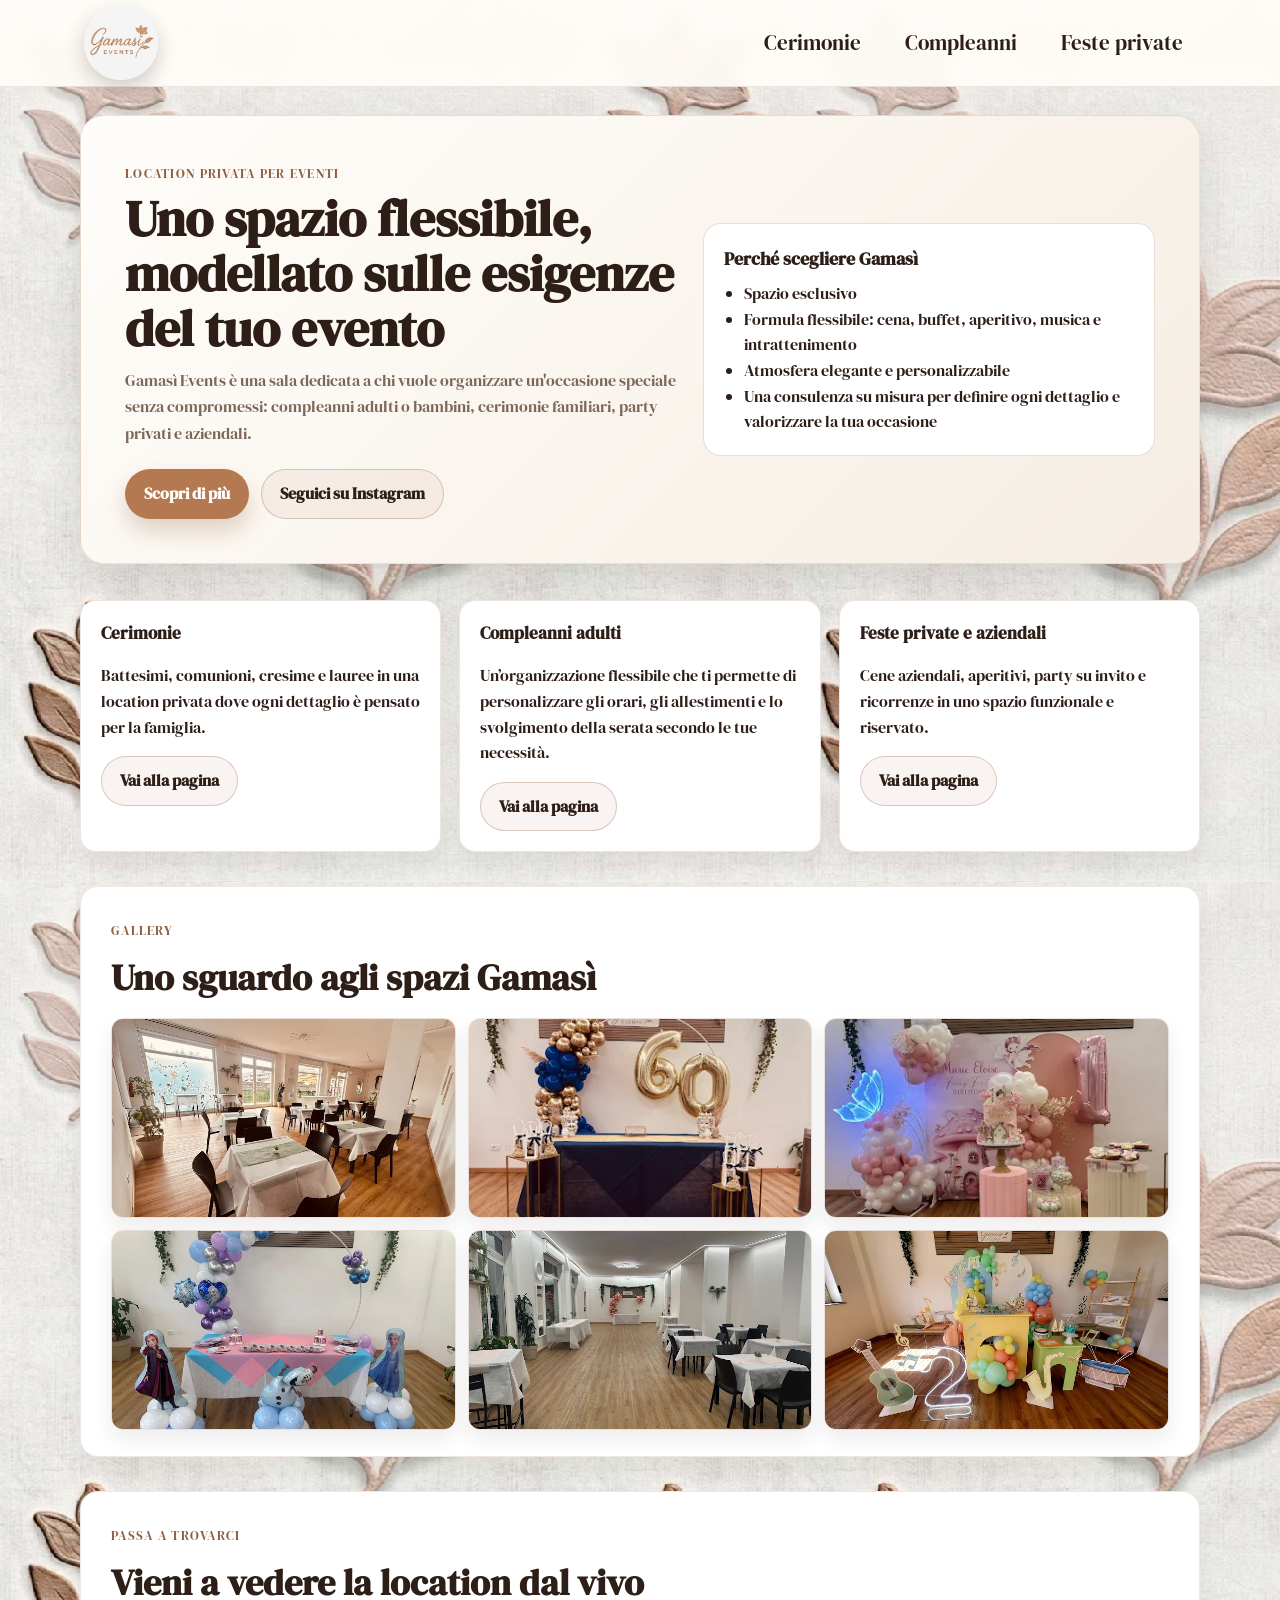
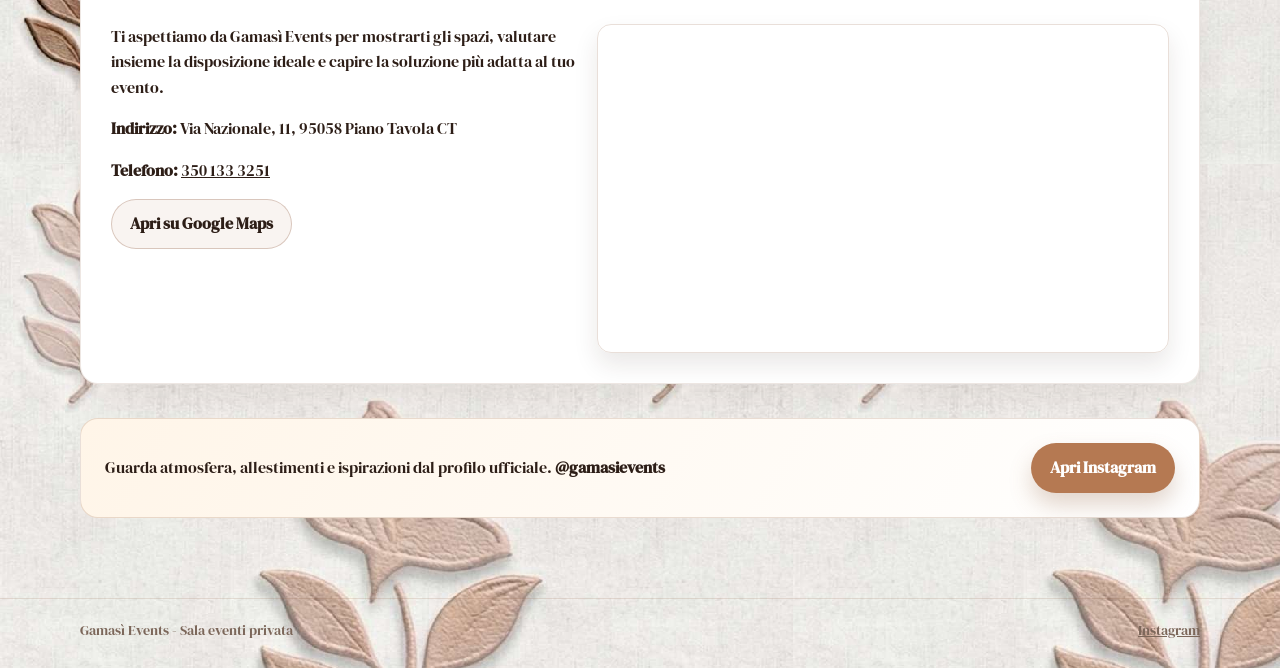
==== index.html @ 7c0e1d76 "nav bar" ====
<!doctype html>
<html lang="it">
  <head>
    <meta charset="UTF-8" />
    <meta name="viewport" content="width=device-width, initial-scale=1.0" />
    <title>Gamasì Events | Sala eventi privata per feste e cerimonie</title>
    <meta
      name="description"
      content="Benvenuto in Gamasì Events: sala eventi privata per compleanni, cerimonie, feste private ed eventi aziendali."
    />
    <link rel="preconnect" href="https://fonts.googleapis.com" />
    <link rel="preconnect" href="https://fonts.gstatic.com" crossorigin />
    <link
      href="https://fonts.googleapis.com/css2?family=DM+Serif+Display:ital@0;1&display=swap"
      rel="stylesheet"
    />
    <link rel="stylesheet" href="css/styles.css" />
  </head>
  <body>
    <header class="site-header">
      <div class="nav-wrap">
        <a class="brand" href="index.html">
          <img src="img/logo.jpg" alt="Logo Gamasì Events" />
        </a>
        <nav class="site-nav" aria-label="Navigazione principale">
          <a href="cerimonie.html">Cerimonie</a>
          <a href="compleanni.html">Compleanni</a>
          <a href="feste.html">Feste private</a>
        </nav>
      </div>
    </header>

    <main>
      <section class="hero">
        <div>
          <span class="kicker">Location privata per eventi</span>
          <h1>Uno spazio flessibile, modellato sulle esigenze del tuo evento</h1>
          <p>
            Gamasì Events è una sala dedicata a chi vuole organizzare un'occasione speciale senza
            compromessi: compleanni adulti o bambini, cerimonie familiari, party privati e aziendali.
          </p>
          <div class="cta-row">
            <a class="btn btn-primary" href="cerimonie.html">Scopri di più</a>
            <a class="btn btn-secondary" href="https://www.instagram.com/gamasievents" target="_blank" rel="noopener">Seguici su Instagram</a>
          </div>
        </div>
        <aside class="hero-card">
          <h2>Perché scegliere Gamasì</h2>
          <ul>
            <li>Spazio esclusivo</li>
            <li>Formula flessibile: cena, buffet, aperitivo, musica e intrattenimento</li>
            <li>Atmosfera elegante e personalizzabile</li>
            <li>Una consulenza su misura per definire ogni dettaglio e valorizzare la tua occasione</li>
          </ul>
        </aside>
      </section>

      <section class="panel-grid">
        <article class="panel">
          <h3>Cerimonie</h3>
          <p>
            Battesimi, comunioni, cresime e lauree in una location privata dove ogni dettaglio è
            pensato per la famiglia.
          </p>
          <a class="btn btn-secondary" href="cerimonie.html">Vai alla pagina</a>
        </article>
        <article class="panel">
          <h3>Compleanni adulti</h3>
          <p>
            Un’organizzazione flessibile che ti permette di personalizzare gli orari, gli allestimenti e lo
            svolgimento della serata secondo le tue necessità.
          </p>
          <a class="btn btn-secondary" href="compleanni.html">Vai alla pagina</a>
        </article>
        <article class="panel">
          <h3>Feste private e aziendali</h3>
          <p>
            Cene aziendali, aperitivi, party su invito e ricorrenze in uno spazio
            funzionale e riservato.
          </p>
          <a class="btn btn-secondary" href="feste.html">Vai alla pagina</a>
        </article>
      </section>

      <section class="section gallery-section">
        <span class="kicker">Gallery</span>
        <h2>Uno sguardo agli spazi Gamasì</h2>
        <div class="gallery-grid">
          <img src="img/gallery-1.webp" alt="Sala eventi allestita con tavoli" loading="lazy" />
          <img src="img/gallery-2.webp" alt="Dettagli dell'allestimento per evento" loading="lazy" />
          <img src="img/gallery-3.webp" alt="Spazio interno per feste private" loading="lazy" />
          <img src="img/gallery-4.webp" alt="Atmosfera serale della location" loading="lazy" />
          <img src="img/gallery-5.webp" alt="Area dedicata a ricevimento e buffet" loading="lazy" />
          <img src="img/gallery-6.webp" alt="Sala pronta per cerimonia o compleanno" loading="lazy" />
        </div>
      </section>

      <section class="section visit-section">
        <span class="kicker">Passa a trovarci</span>
        <h2>Vieni a vedere la location dal vivo</h2>
        <div class="visit-grid">
          <div>
            <p>
              Ti aspettiamo da Gamasì Events per mostrarti gli spazi, valutare insieme la
              disposizione ideale e capire la soluzione più adatta al tuo evento.
            </p>
            <p><strong>Indirizzo:</strong> Via Nazionale, 11, 95058 Piano Tavola CT</p>
            <p><strong>Telefono:</strong> <a href="tel:+393501333251">350 133 3251</a></p>
            <a
              class="btn btn-secondary"
              href="https://www.google.com/maps/place/Gamas%C3%AC+Events+-+Sala+feste+ed+eventi+privati/@37.5327998,14.9878147,17z/data=!3m1!4b1!4m6!3m5!1s0x131157cfcfebcc95:0xe3effaf73e1323ae!8m2!3d37.5327956!4d14.9903896!16s%2Fg%2F11xsjfkd4x?entry=ttu&g_ep=EgoyMDI2MDYwMy4xIKXMDSoASAFQAw%3D%3D"
              target="_blank"
              rel="noopener"
              >Apri su Google Maps</a
            >
          </div>
          <div class="map-wrap">
            <iframe
              title="Mappa Gamasì Events"
              src="https://www.google.com/maps?q=Gamas%C3%AC%20Events%20Via%20Nazionale%2011%2095058%20Piano%20Tavola%20CT&output=embed"
              loading="lazy"
              referrerpolicy="no-referrer-when-downgrade"
            ></iframe>
          </div>
        </div>
      </section>

      <section class="instagram">
        <p>
          Guarda atmosfera, allestimenti e ispirazioni dal profilo ufficiale.
          <strong>@gamasievents</strong>
        </p>
        <a class="btn btn-primary" href="https://www.instagram.com/gamasievents" target="_blank" rel="noopener"
          >Apri Instagram</a
        >
      </section>
    </main>

    <footer class="site-footer">
      <div class="wrap">
        <span>Gamasì Events - Sala eventi privata</span>
        <span><a href="https://www.instagram.com/gamasievents" target="_blank" rel="noopener">Instagram</a></span>
      </div>
    </footer>
  </body>
</html>
---- css/styles.css ----
:root {
  --ivory: #fffdf9;
  --sand: #f5ede3;
  --almond: #e9dccb;
  --copper: #b57952;
  --copper-dark: #8f5f43;
  --espresso: #2d1e17;
  --mist: #7c675a;
  --white: #ffffff;
  --shadow: 0 16px 40px rgba(45, 30, 23, 0.12);
}

* {
  box-sizing: border-box;
}

html,
body {
  margin: 0;
  padding: 0;
}

body {
  font-family: "DM Serif Display";
  color: var(--espresso);
  background-color: var(--ivory);
  background-image: url("../img/background-cropped.png");
  background-repeat: repeat;
  background-position: top left;
  background-size: auto;
  line-height: 1.6;
}

a {
  color: inherit;
}

.site-header {
  position: sticky;
  top: 0;
  z-index: 10;
  background: rgba(255, 253, 249, 0.92);
  backdrop-filter: blur(8px);
  border-bottom: 1px solid rgba(143, 95, 67, 0.15);
}

.nav-wrap {
  width: min(1120px, 92vw);
  margin: 0 auto;
  min-height: 82px;
  display: flex;
  align-items: center;
  justify-content: space-between;
  gap: 24px;
}

.brand {
  display: flex;
  align-items: center;
  gap: 14px;
  padding: 6px 4px;
  text-decoration: none;
}

.brand img {
  width: 74px;
  height: 74px;
  border-radius: 50%;
  object-fit: cover;
  box-shadow: 0 8px 20px rgba(45, 30, 23, 0.2);
}

.brand span {
  font-family: "DM Serif Display";
  font-size: 2rem;
  letter-spacing: 0.03em;
  font-weight: 600;
}

.site-nav {
  display: flex;
  flex-wrap: wrap;
  gap: 10px;
}

.site-nav a {
  text-decoration: none;
  font-size: 1.3rem;
  padding: 9px 16px;
  border-radius: 999px;
  border: 1px solid transparent;
  transition: all 0.2s ease;
}

.site-nav a:hover,
.site-nav a:focus-visible,
.site-nav a.active {
  border-color: rgba(143, 95, 67, 0.35);
  background: rgba(181, 121, 82, 0.12);
}

main {
  width: min(1120px, 92vw);
  margin: 28px auto 80px;
}

.hero {
  display: grid;
  grid-template-columns: 1.1fr 0.9fr;
  gap: 26px;
  align-items: center;
  background: linear-gradient(135deg, #fffdfa 0%, var(--sand) 100%);
  border: 1px solid rgba(143, 95, 67, 0.16);
  border-radius: 24px;
  padding: 44px;
  box-shadow: var(--shadow);
  animation: fade-up 0.7s ease both;
}

.hero h1 {
  font-family: "DM Serif Display";
  font-size: clamp(2rem, 4vw, 3.3rem);
  line-height: 1.07;
  margin: 0 0 12px;
}

.hero p {
  margin: 0;
  color: var(--mist);
  font-size: 1.03rem;
}

.hero-card {
  background: var(--white);
  border: 1px solid rgba(143, 95, 67, 0.2);
  border-radius: 18px;
  padding: 20px;
}

.hero-card h2 {
  margin: 0 0 8px;
  font-size: 1.15rem;
}

.hero-card ul {
  margin: 0;
  padding-left: 20px;
}

.cta-row {
  margin-top: 22px;
  display: flex;
  flex-wrap: wrap;
  gap: 12px;
}

.btn {
  display: inline-flex;
  align-items: center;
  justify-content: center;
  padding: 11px 18px;
  border-radius: 999px;
  border: 1px solid transparent;
  text-decoration: none;
  font-weight: 600;
  transition: transform 0.2s ease, box-shadow 0.2s ease, background 0.2s ease;
}

.btn-primary {
  background: var(--copper);
  color: #fff;
  box-shadow: 0 12px 22px rgba(143, 95, 67, 0.26);
}

.btn-secondary {
  background: rgba(181, 121, 82, 0.08);
  border-color: rgba(143, 95, 67, 0.3);
}

.btn:hover,
.btn:focus-visible {
  transform: translateY(-1px);
}

.panel-grid {
  margin-top: 36px;
  display: grid;
  grid-template-columns: repeat(3, minmax(0, 1fr));
  gap: 18px;
}

.panel {
  background: var(--white);
  border-radius: 16px;
  padding: 20px;
  border: 1px solid rgba(143, 95, 67, 0.16);
  box-shadow: 0 10px 22px rgba(45, 30, 23, 0.07);
  animation: fade-up 0.7s ease both;
}

.panel h3 {
  margin: 0 0 6px;
  font-size: 1.05rem;
}

.section {
  margin-top: 34px;
  background: var(--white);
  border-radius: 18px;
  padding: 30px;
  border: 1px solid rgba(143, 95, 67, 0.15);
  box-shadow: 0 14px 26px rgba(45, 30, 23, 0.06);
  animation: fade-up 0.8s ease both;
}

.section h2 {
  margin-top: 0;
  margin-bottom: 12px;
  font-family: "DM Serif Display";
  font-size: clamp(1.6rem, 3.2vw, 2.25rem);
}

.section h3 {
  margin-bottom: 8px;
}

.section ul {
  margin-top: 0;
  padding-left: 20px;
}

.gallery-section {
  padding-bottom: 26px;
}

.gallery-grid {
  margin-top: 10px;
  display: grid;
  grid-template-columns: repeat(3, minmax(0, 1fr));
  gap: 12px;
}

.gallery-grid img {
  width: 100%;
  height: 200px;
  object-fit: cover;
  border-radius: 12px;
  border: 1px solid rgba(143, 95, 67, 0.18);
  box-shadow: 0 10px 20px rgba(45, 30, 23, 0.08);
  transition: transform 0.2s ease, box-shadow 0.2s ease;
}

.gallery-grid img:hover {
  transform: translateY(-2px);
  box-shadow: 0 14px 24px rgba(45, 30, 23, 0.14);
}

.visit-grid {
  margin-top: 10px;
  display: grid;
  grid-template-columns: 0.9fr 1.1fr;
  gap: 18px;
  align-items: stretch;
}

.visit-grid p {
  margin-top: 0;
}

.map-wrap {
  min-height: 320px;
  border-radius: 14px;
  border: 1px solid rgba(143, 95, 67, 0.2);
  overflow: hidden;
  box-shadow: 0 12px 24px rgba(45, 30, 23, 0.1);
}

.map-wrap iframe {
  width: 100%;
  height: 100%;
  min-height: 320px;
  border: 0;
}

.kicker {
  display: inline-block;
  font-size: 0.8rem;
  text-transform: uppercase;
  letter-spacing: 0.1em;
  color: var(--copper-dark);
  margin-bottom: 7px;
}

.form-grid {
  display: grid;
  grid-template-columns: repeat(2, minmax(0, 1fr));
  gap: 14px;
}

label {
  display: block;
  font-size: 0.9rem;
  margin-bottom: 4px;
}

input,
select,
textarea {
  width: 100%;
  border: 1px solid rgba(143, 95, 67, 0.24);
  border-radius: 10px;
  padding: 10px;
  font: inherit;
  background: #fffefc;
}

textarea {
  min-height: 120px;
  resize: vertical;
}

.full {
  grid-column: 1 / -1;
}

.microcopy {
  margin-top: 10px;
  color: var(--mist);
  font-size: 0.93rem;
}

.instagram {
  margin-top: 34px;
  background: linear-gradient(120deg, #fff5e8, #fff);
  border: 1px solid rgba(143, 95, 67, 0.2);
  border-radius: 18px;
  padding: 24px;
  display: flex;
  justify-content: space-between;
  align-items: center;
  gap: 16px;
}

.instagram p {
  margin: 0;
}

.site-footer {
  border-top: 1px solid rgba(143, 95, 67, 0.16);
  color: var(--mist);
  font-size: 0.9rem;
  padding: 20px 0 26px;
}

.site-footer .wrap {
  width: min(1120px, 92vw);
  margin: 0 auto;
  display: flex;
  flex-wrap: wrap;
  justify-content: space-between;
  gap: 8px;
}

@keyframes fade-up {
  from {
    opacity: 0;
    transform: translateY(8px);
  }

  to {
    opacity: 1;
    transform: translateY(0);
  }
}

@media (max-width: 900px) {
  .hero {
    grid-template-columns: 1fr;
    padding: 30px;
  }

  .panel-grid {
    grid-template-columns: 1fr;
  }

  .form-grid {
    grid-template-columns: 1fr;
  }

  .gallery-grid {
    grid-template-columns: repeat(2, minmax(0, 1fr));
  }

  .visit-grid {
    grid-template-columns: 1fr;
  }

  .map-wrap,
  .map-wrap iframe {
    min-height: 300px;
  }

  .instagram {
    flex-direction: column;
    align-items: flex-start;
  }
}

@media (max-width: 640px) {
  .nav-wrap {
    flex-direction: column;
    padding: 12px 0;
    align-items: flex-start;
  }

  .site-nav {
    width: 100%;
  }

  .site-nav a {
    padding: 7px 12px;
    font-size: 0.92rem;
  }

  .section,
  .hero {
    border-radius: 16px;
    padding: 22px;
  }

  .gallery-grid {
    grid-template-columns: 1fr;
  }

  .gallery-grid img {
    height: 190px;
  }
}
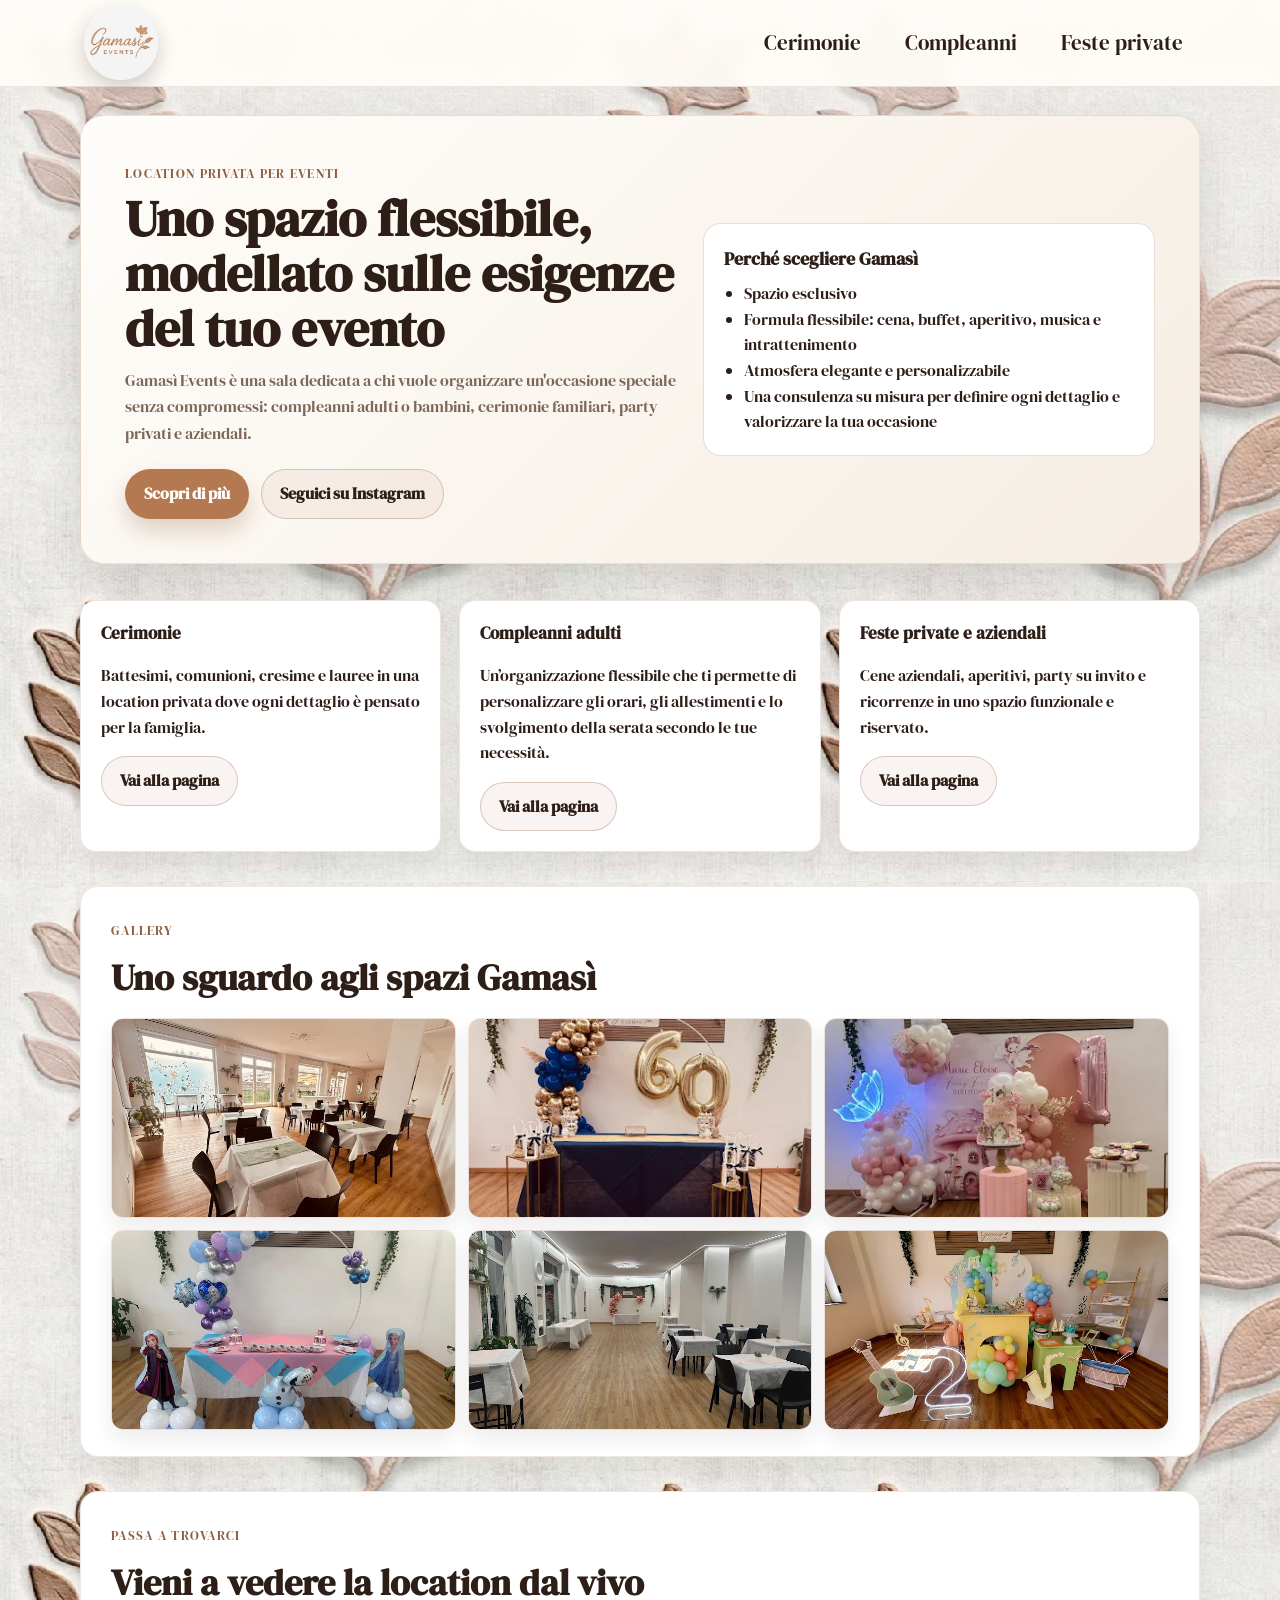
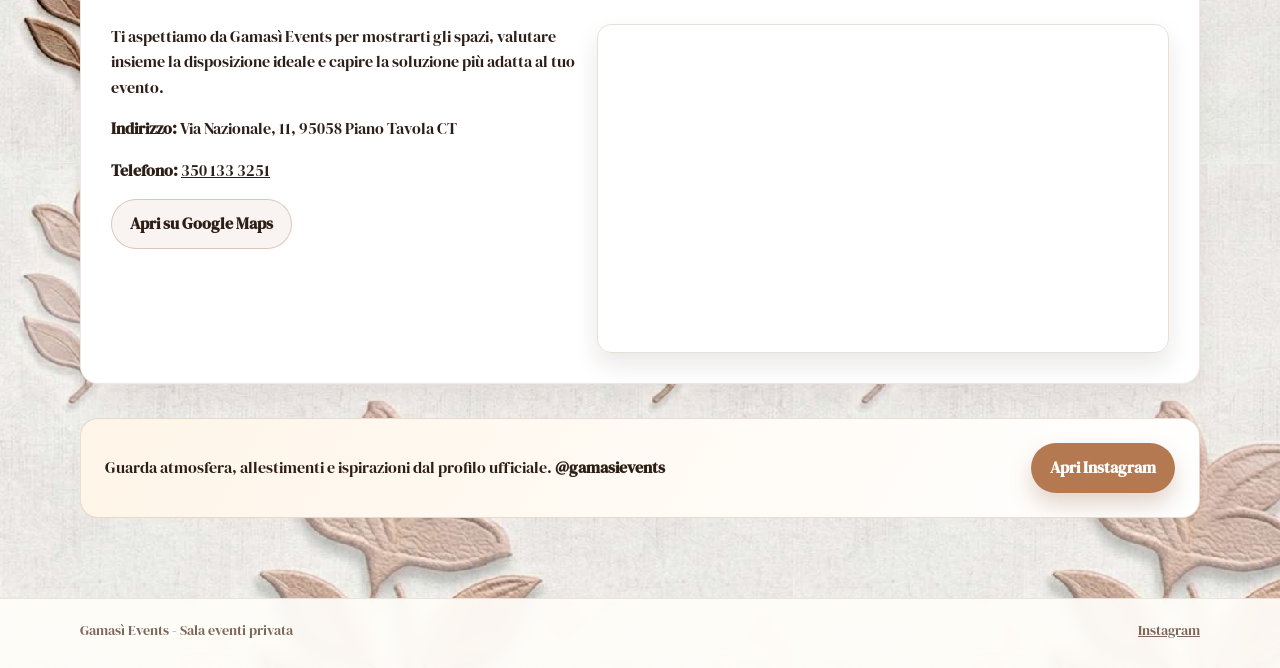
==== commit 42518446: "add pixel" ====
--- a/index.html
+++ b/index.html
@@ -15,6 +15,19 @@
       rel="stylesheet"
     />
     <link rel="stylesheet" href="css/styles.css" />
+    <script>
+    !function(f,b,e,v,n,t,s)
+    {if(f.fbq)return;n=f.fbq=function(){n.callMethod?
+    n.callMethod.apply(n,arguments):n.queue.push(arguments)};
+    if(!f._fbq)f._fbq=n;n.push=n;n.loaded=!0;n.version='2.0';
+    n.queue=[];t=b.createElement(e);t.async=!0;
+    t.src=v;s=b.getElementsByTagName(e)[0];
+    s.parentNode.insertBefore(t,s)}(window, document,'script',
+    'https://connect.facebook.net/en_US/fbevents.js');
+    fbq('init', '272589543171780');
+    fbq('track', 'PageView');
+    </script>
+    <noscript><img height="1" width="1" style="display:none" src="https://www.facebook.com/tr?id=272589543171780&ev=PageView&noscript=1"/></noscript>
   </head>
   <body>
     <header class="site-header">
--- a/css/styles.css
+++ b/css/styles.css
@@ -182,6 +182,13 @@
   transform: translateY(-1px);
 }
 
+.btn:disabled {
+  opacity: 0.55;
+  cursor: not-allowed;
+  transform: none;
+  box-shadow: none;
+}
+
 .panel-grid {
   margin-top: 36px;
   display: grid;
@@ -327,6 +334,41 @@
   margin-top: 10px;
   color: var(--mist);
   font-size: 0.93rem;
+}
+
+.toast {
+  position: fixed;
+  right: 18px;
+  bottom: 18px;
+  max-width: min(360px, calc(100vw - 36px));
+  padding: 12px 14px;
+  border-radius: 12px;
+  border: 1px solid transparent;
+  box-shadow: 0 12px 28px rgba(45, 30, 23, 0.2);
+  font-size: 1.11rem;
+  line-height: 1.4;
+  opacity: 0;
+  transform: translateY(12px);
+  pointer-events: none;
+  transition: opacity 0.2s ease, transform 0.2s ease;
+  z-index: 50;
+}
+
+.toast.is-visible {
+  opacity: 1;
+  transform: translateY(0);
+}
+
+.toast.is-success {
+  background: #f3fff5;
+  color: #1d5230;
+  border-color: rgba(41, 122, 66, 0.3);
+}
+
+.toast.is-error {
+  background: #fff6f3;
+  color: #7f2c1f;
+  border-color: rgba(162, 69, 49, 0.35);
 }
 
 .instagram {
@@ -347,6 +389,8 @@
 
 .site-footer {
   border-top: 1px solid rgba(143, 95, 67, 0.16);
+  background: rgba(255, 253, 249, 0.92);
+  backdrop-filter: blur(8px);
   color: var(--mist);
   font-size: 0.9rem;
   padding: 20px 0 26px;
@@ -408,18 +452,33 @@
 
 @media (max-width: 640px) {
   .nav-wrap {
-    flex-direction: column;
-    padding: 12px 0;
-    align-items: flex-start;
+    flex-direction: row;
+    padding: 10px 0;
+    align-items: center;
+    gap: 10px;
+  }
+
+  .brand {
+    padding: 2px 0;
+  }
+
+  .brand img {
+    width: 62px;
+    height: 62px;
   }
 
   .site-nav {
-    width: 100%;
+    width: auto;
+    flex-wrap: nowrap;
+    gap: 6px;
+    overflow-x: auto;
+    -webkit-overflow-scrolling: touch;
   }
 
   .site-nav a {
-    padding: 7px 12px;
-    font-size: 0.92rem;
+    padding: 7px 10px;
+    font-size: 0.9rem;
+    white-space: nowrap;
   }
 
   .section,
@@ -435,4 +494,11 @@
   .gallery-grid img {
     height: 190px;
   }
-}
+
+  .toast {
+    right: 12px;
+    left: 12px;
+    bottom: 12px;
+    max-width: none;
+  }
+}
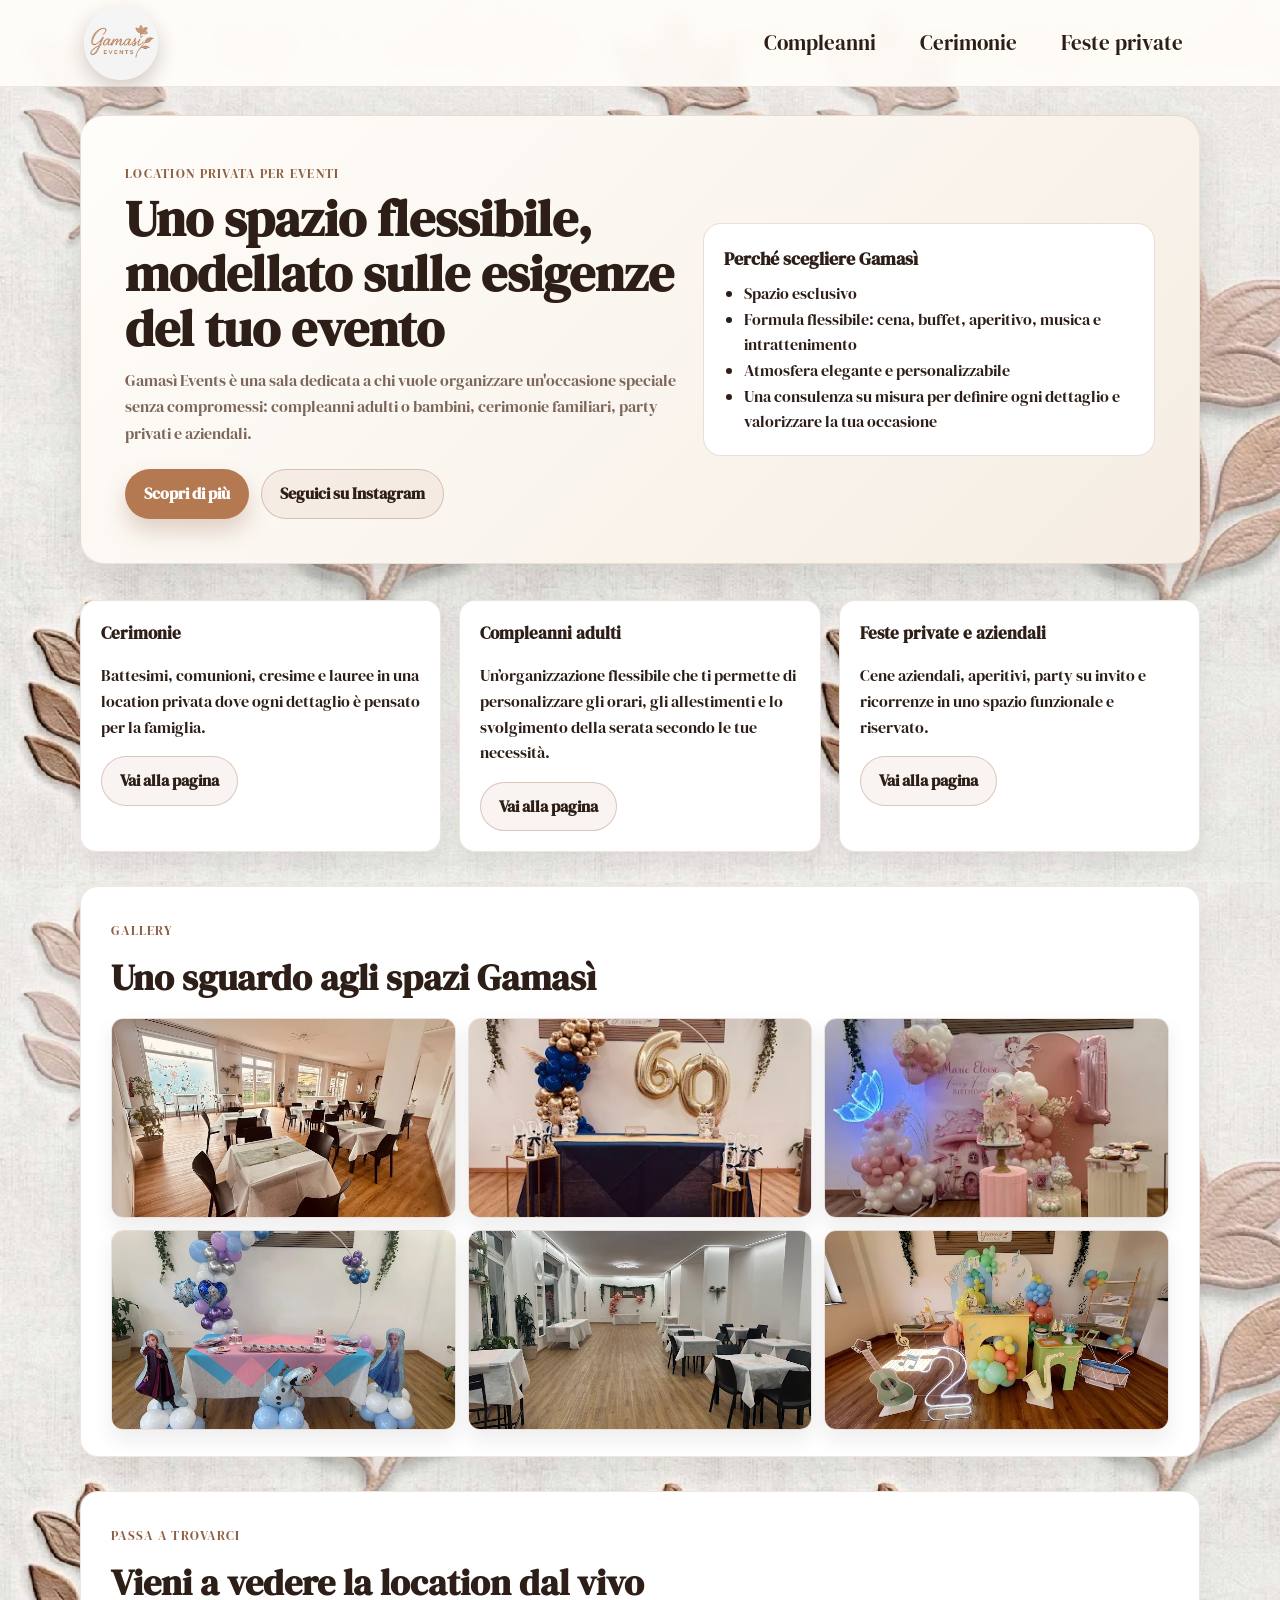
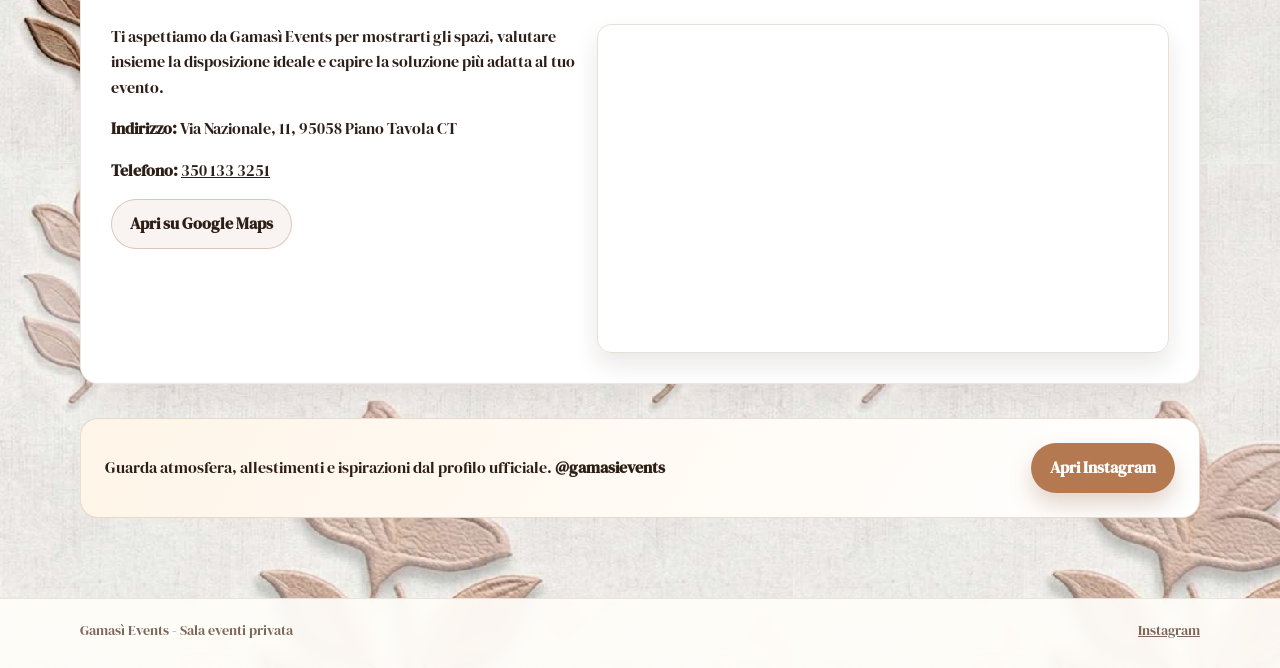
==== commit 9fabaac5: "compleanni first" ====
--- a/index.html
+++ b/index.html
@@ -36,8 +36,8 @@
           <img src="img/logo.jpg" alt="Logo Gamasì Events" />
         </a>
         <nav class="site-nav" aria-label="Navigazione principale">
+          <a href="compleanni.html">Compleanni</a>
           <a href="cerimonie.html">Cerimonie</a>
-          <a href="compleanni.html">Compleanni</a>
           <a href="feste.html">Feste private</a>
         </nav>
       </div>
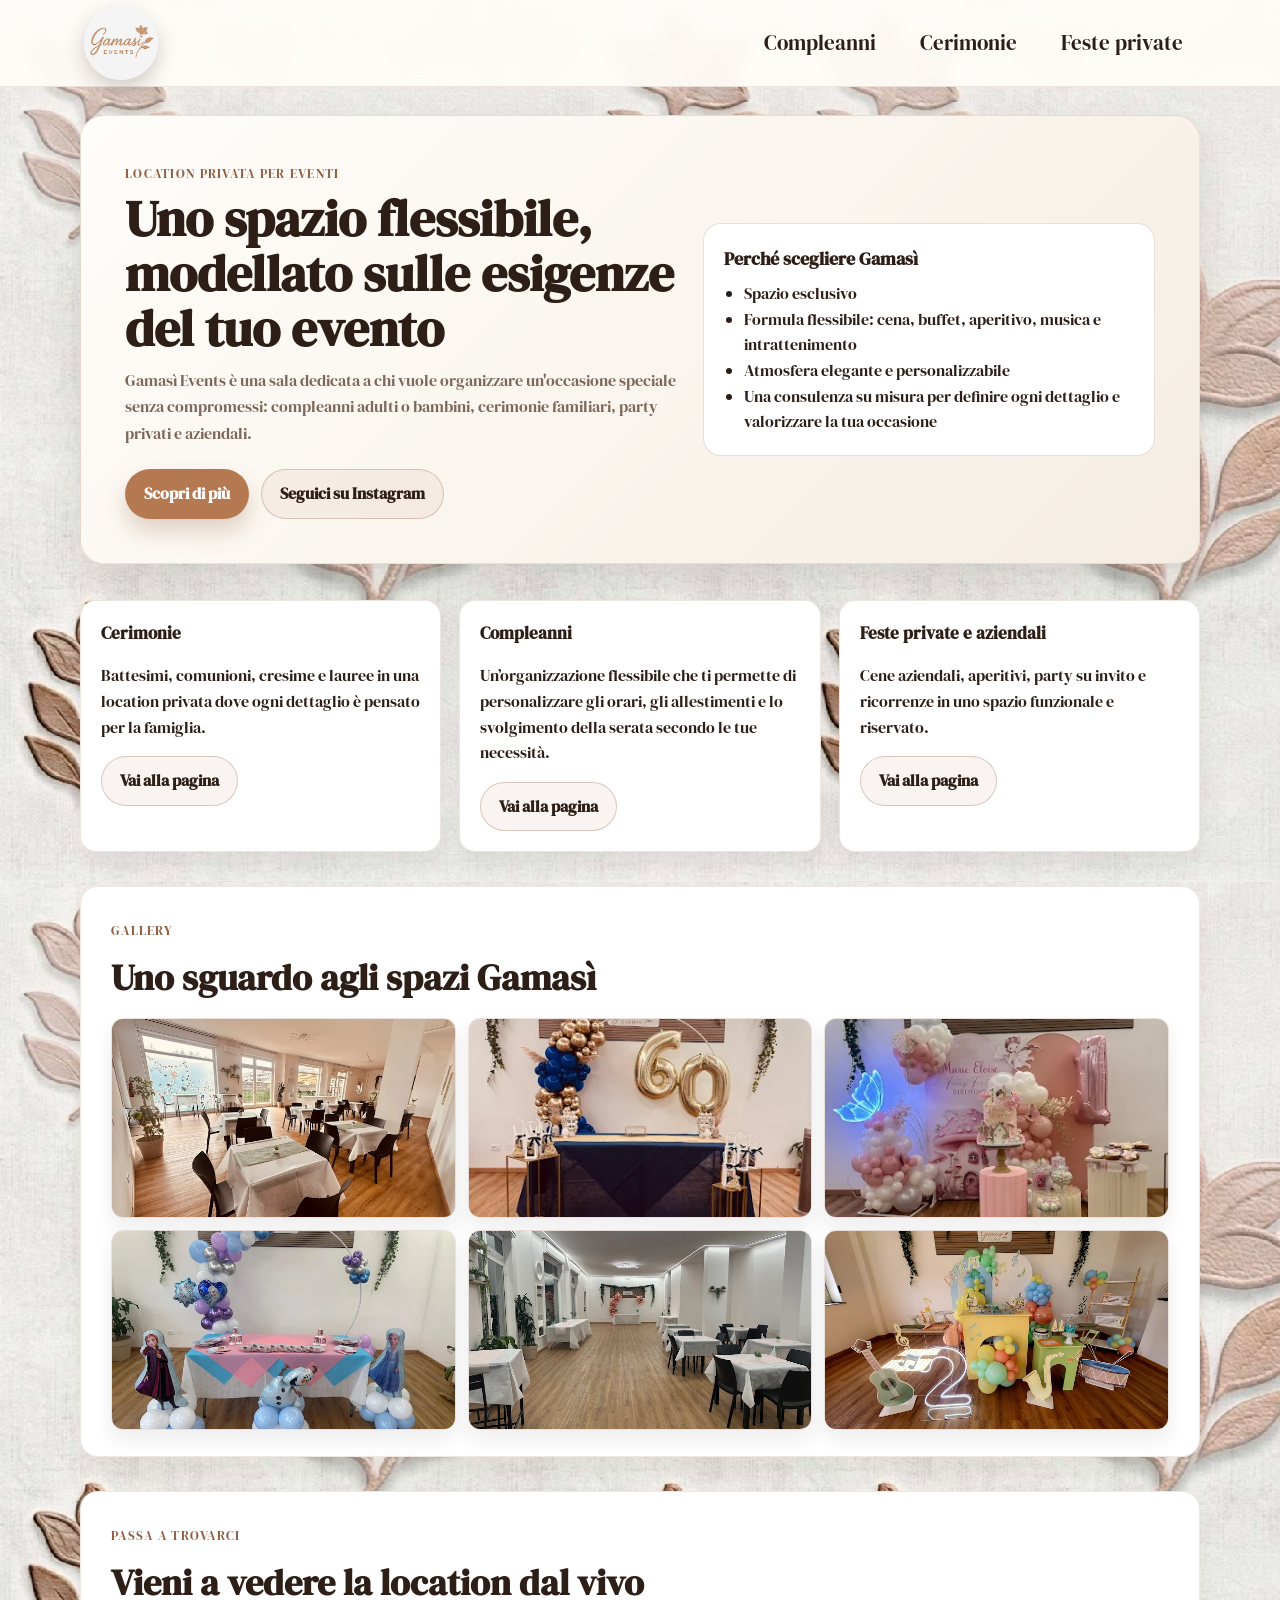
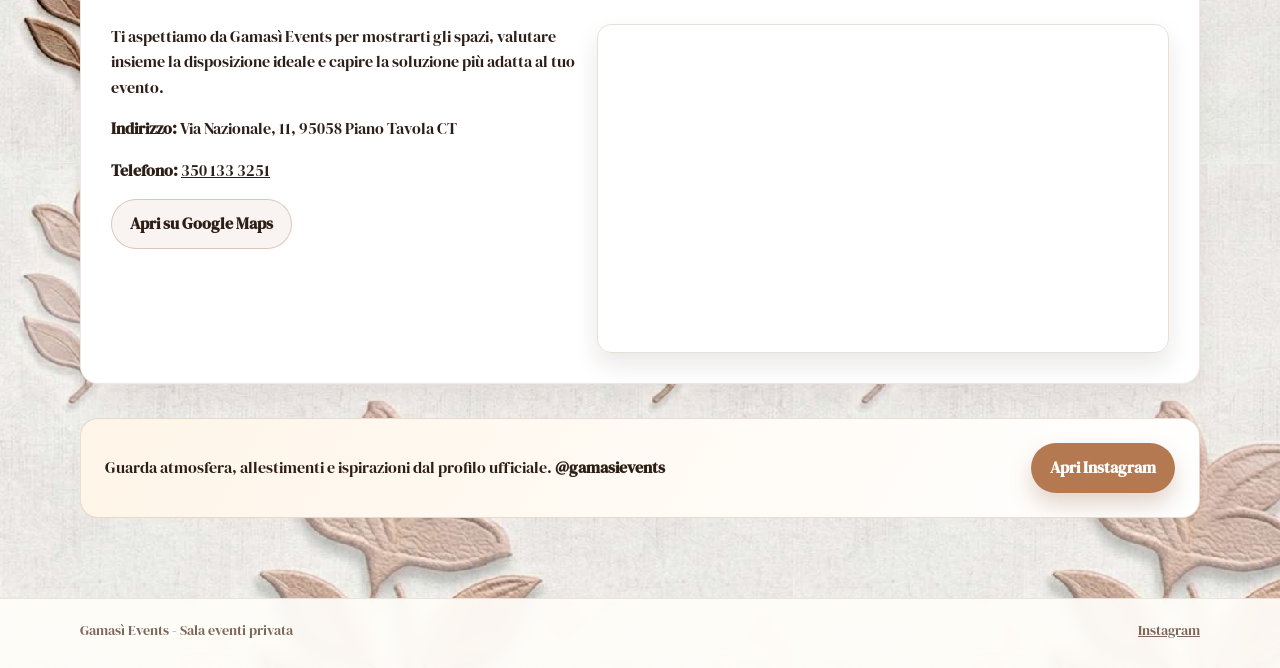
==== commit 8bf08a6c: "Update index.html" ====
--- a/index.html
+++ b/index.html
@@ -78,7 +78,7 @@
           <a class="btn btn-secondary" href="cerimonie.html">Vai alla pagina</a>
         </article>
         <article class="panel">
-          <h3>Compleanni adulti</h3>
+          <h3>Compleanni</h3>
           <p>
             Un’organizzazione flessibile che ti permette di personalizzare gli orari, gli allestimenti e lo
             svolgimento della serata secondo le tue necessità.
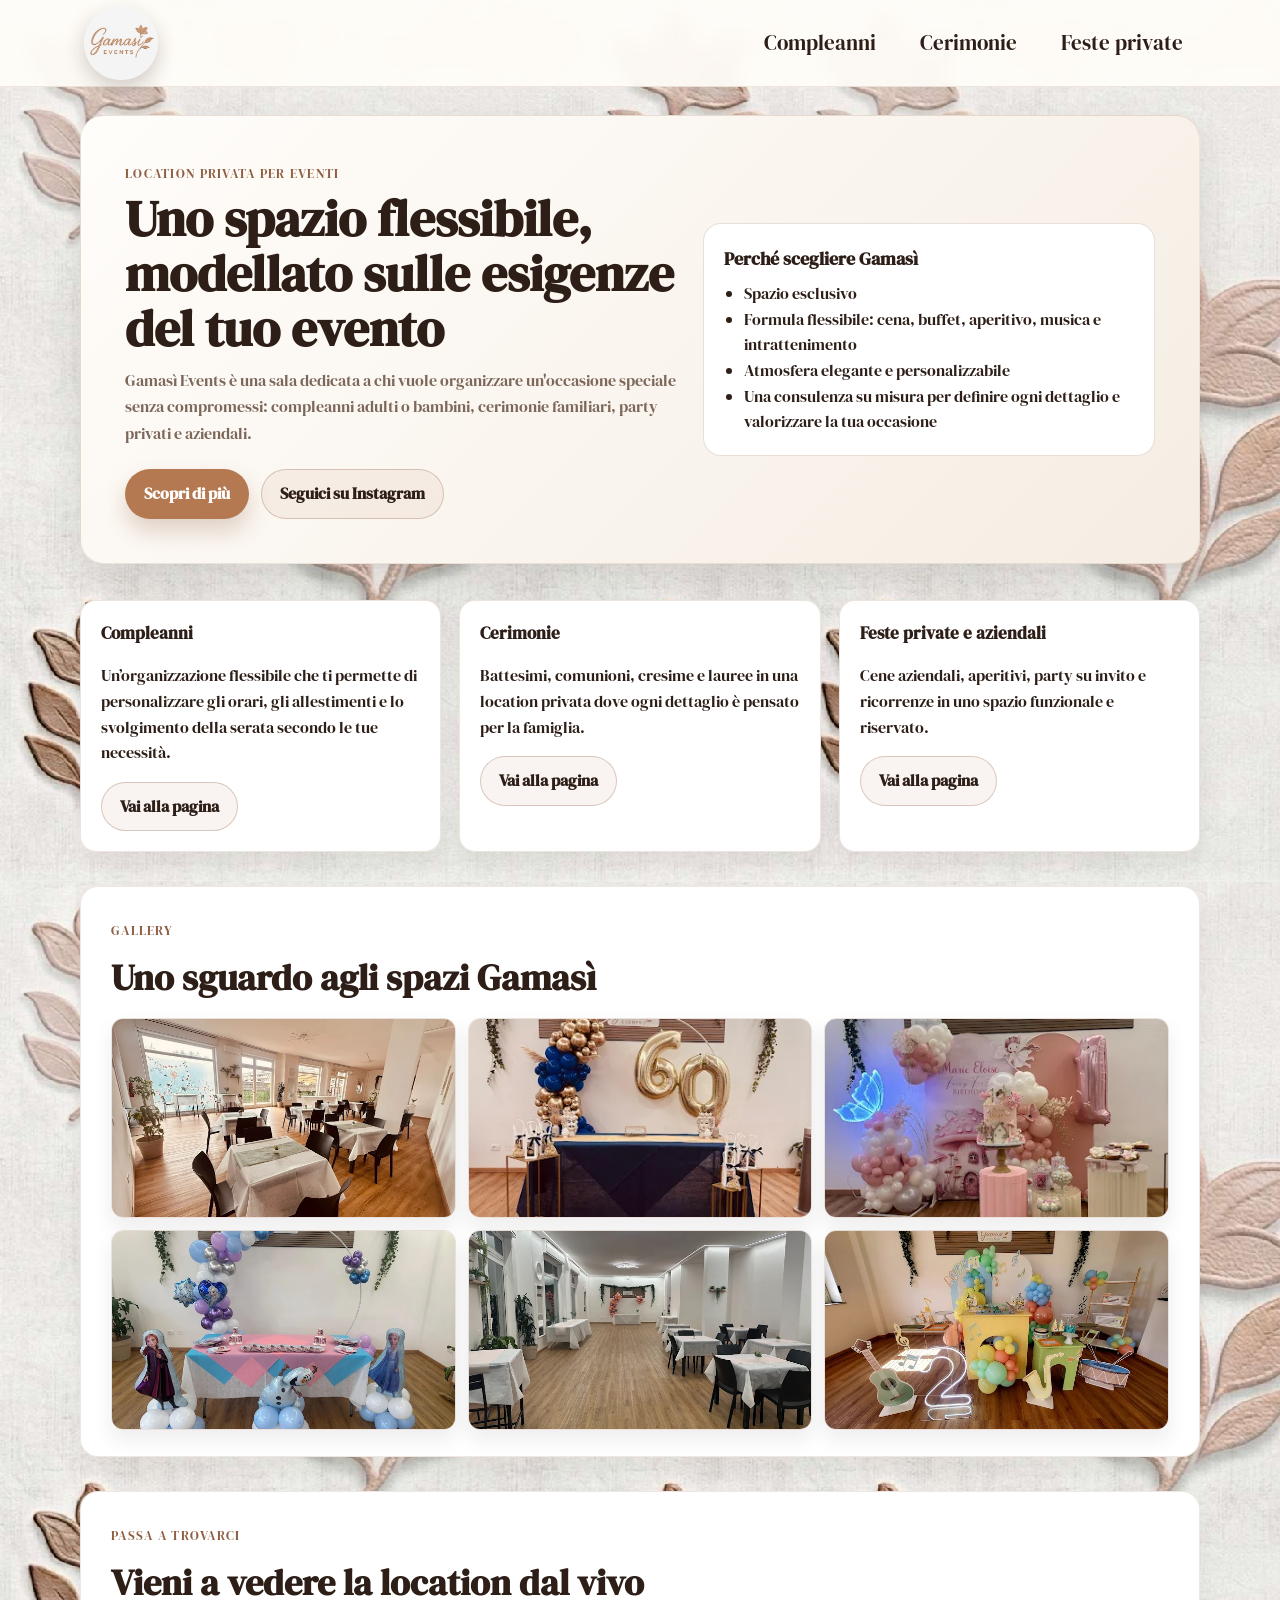
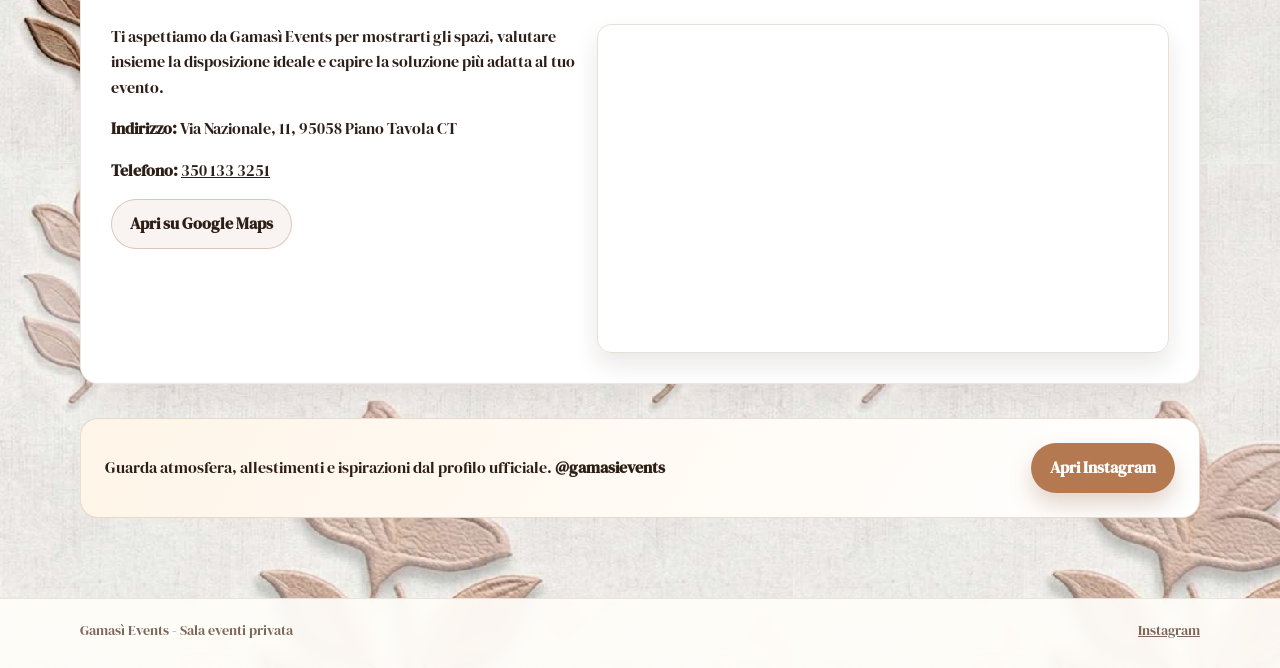
==== commit 0af85c2b: "move articles in index" ====
--- a/index.html
+++ b/index.html
@@ -70,20 +70,20 @@
 
       <section class="panel-grid">
         <article class="panel">
+          <h3>Compleanni</h3>
+          <p>
+            Un’organizzazione flessibile che ti permette di personalizzare gli orari, gli allestimenti e lo
+            svolgimento della serata secondo le tue necessità.
+          </p>
+          <a class="btn btn-secondary" href="compleanni.html">Vai alla pagina</a>
+        </article>
+        <article class="panel">
           <h3>Cerimonie</h3>
           <p>
             Battesimi, comunioni, cresime e lauree in una location privata dove ogni dettaglio è
             pensato per la famiglia.
           </p>
           <a class="btn btn-secondary" href="cerimonie.html">Vai alla pagina</a>
-        </article>
-        <article class="panel">
-          <h3>Compleanni</h3>
-          <p>
-            Un’organizzazione flessibile che ti permette di personalizzare gli orari, gli allestimenti e lo
-            svolgimento della serata secondo le tue necessità.
-          </p>
-          <a class="btn btn-secondary" href="compleanni.html">Vai alla pagina</a>
         </article>
         <article class="panel">
           <h3>Feste private e aziendali</h3>
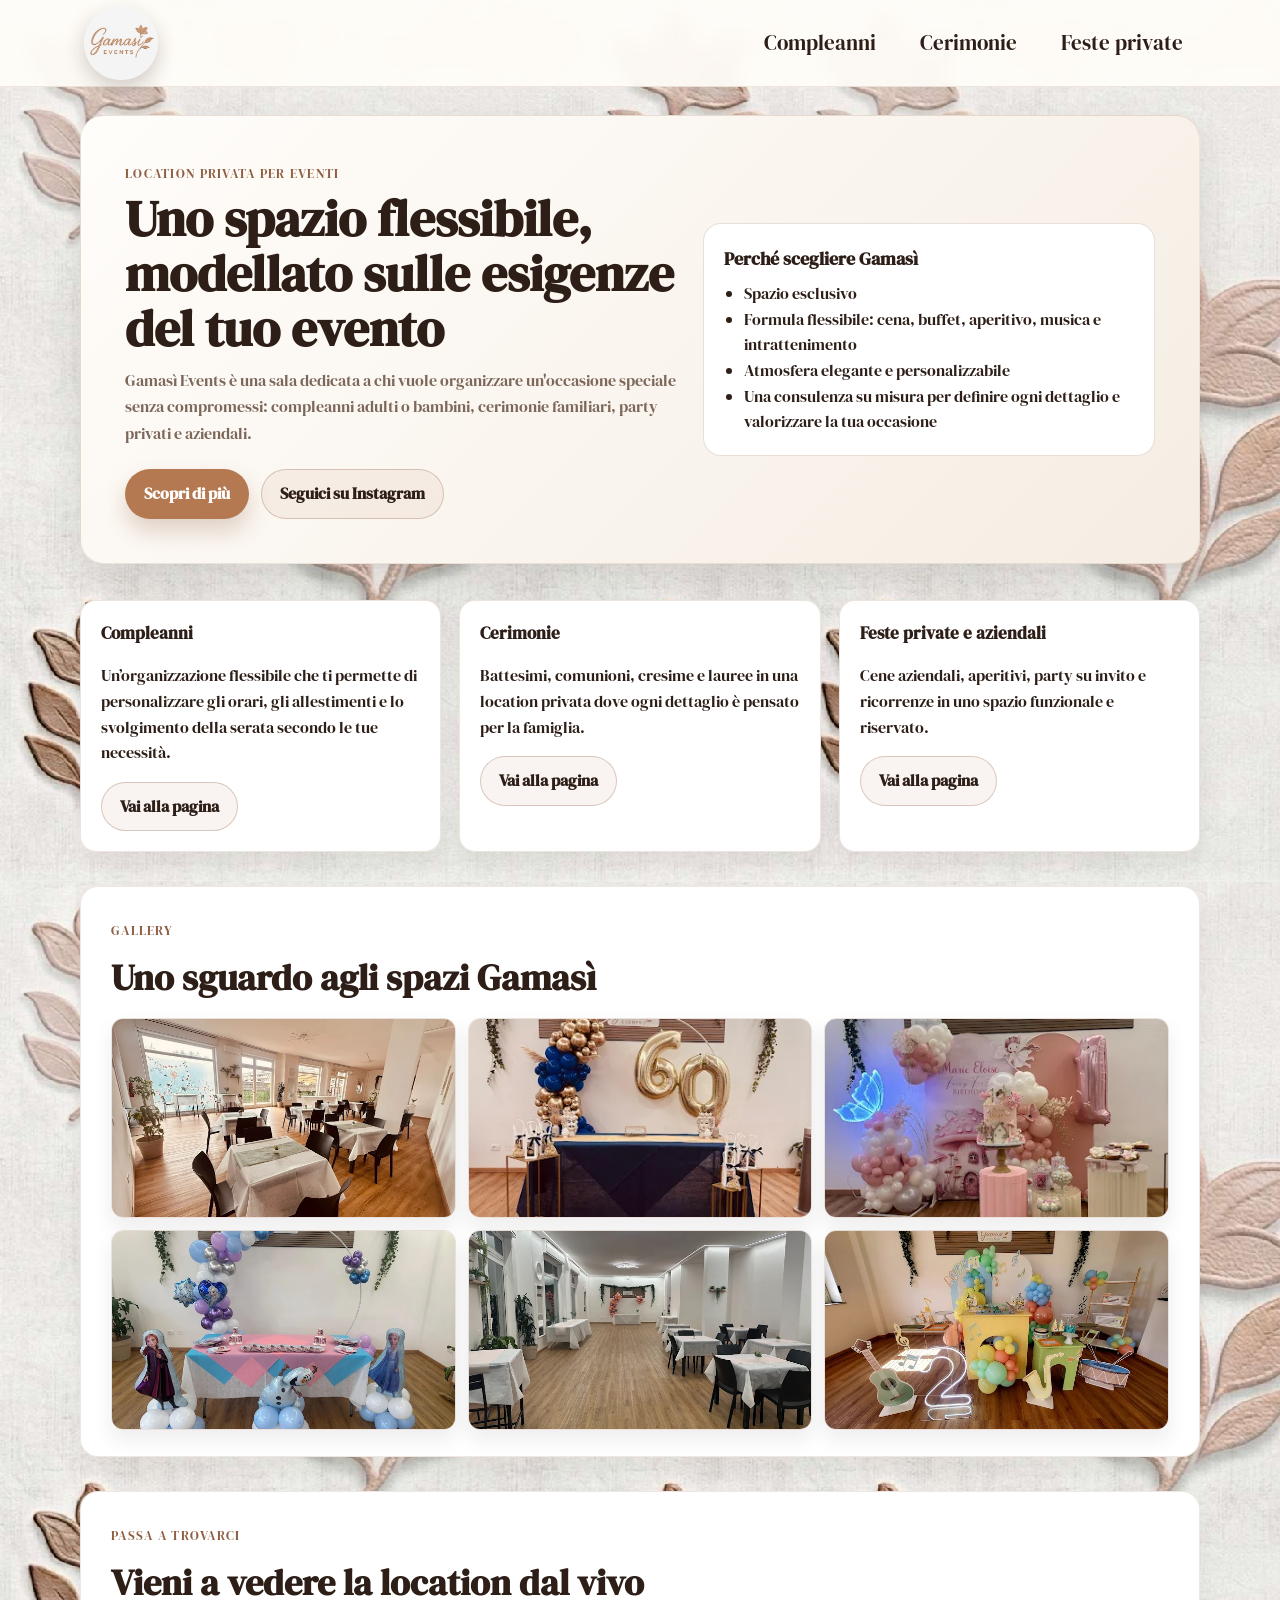
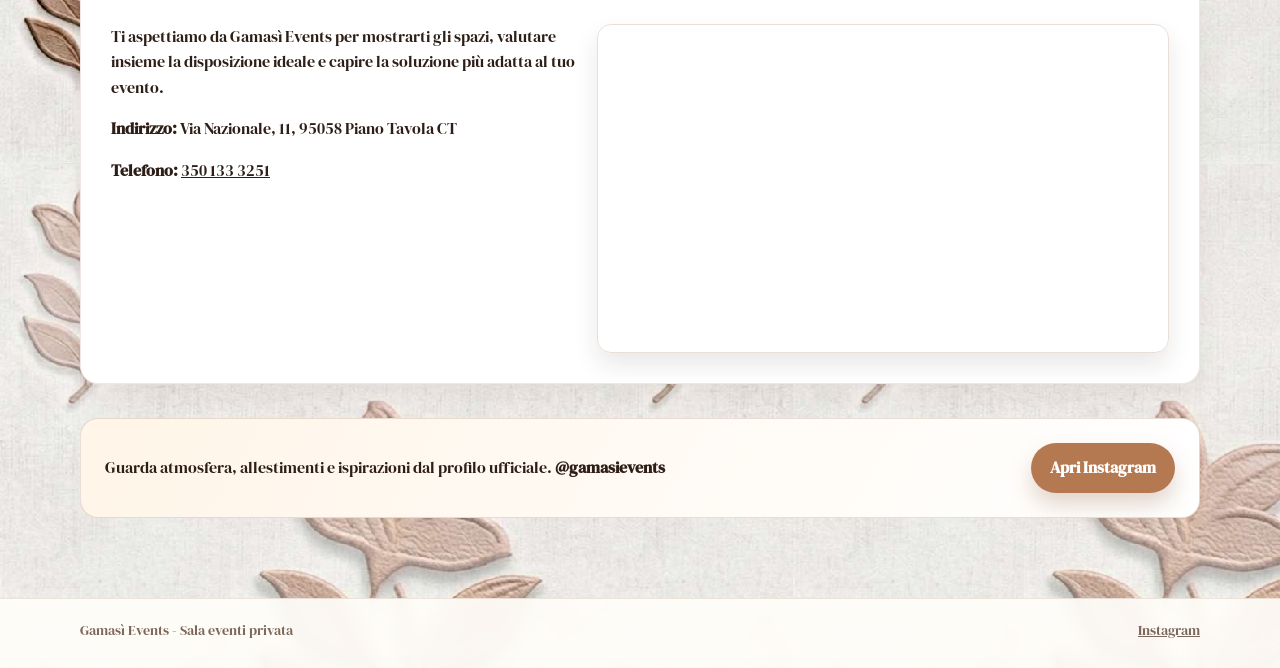
==== commit 8e3238c6: "remove duplicate link" ====
--- a/index.html
+++ b/index.html
@@ -119,13 +119,13 @@
             </p>
             <p><strong>Indirizzo:</strong> Via Nazionale, 11, 95058 Piano Tavola CT</p>
             <p><strong>Telefono:</strong> <a href="tel:+393501333251">350 133 3251</a></p>
-            <a
-              class="btn btn-secondary"
-              href="https://www.google.com/maps/place/Gamas%C3%AC+Events+-+Sala+feste+ed+eventi+privati/@37.5327998,14.9878147,17z/data=!3m1!4b1!4m6!3m5!1s0x131157cfcfebcc95:0xe3effaf73e1323ae!8m2!3d37.5327956!4d14.9903896!16s%2Fg%2F11xsjfkd4x?entry=ttu&g_ep=EgoyMDI2MDYwMy4xIKXMDSoASAFQAw%3D%3D"
-              target="_blank"
-              rel="noopener"
-              >Apri su Google Maps</a
-            >
+            <!-- <a -->
+            <!--   class="btn btn-secondary" -->
+            <!--   href="https://www.google.com/maps/place/Gamas%C3%AC+Events+-+Sala+feste+ed+eventi+privati/@37.5327998,14.9878147,17z/data=!3m1!4b1!4m6!3m5!1s0x131157cfcfebcc95:0xe3effaf73e1323ae!8m2!3d37.5327956!4d14.9903896!16s%2Fg%2F11xsjfkd4x?entry=ttu&g_ep=EgoyMDI2MDYwMy4xIKXMDSoASAFQAw%3D%3D" -->
+            <!--   target="_blank" -->
+            <!--   rel="noopener" -->
+            <!--   >Apri su Google Maps</a -->
+            <!-- > -->
           </div>
           <div class="map-wrap">
             <iframe
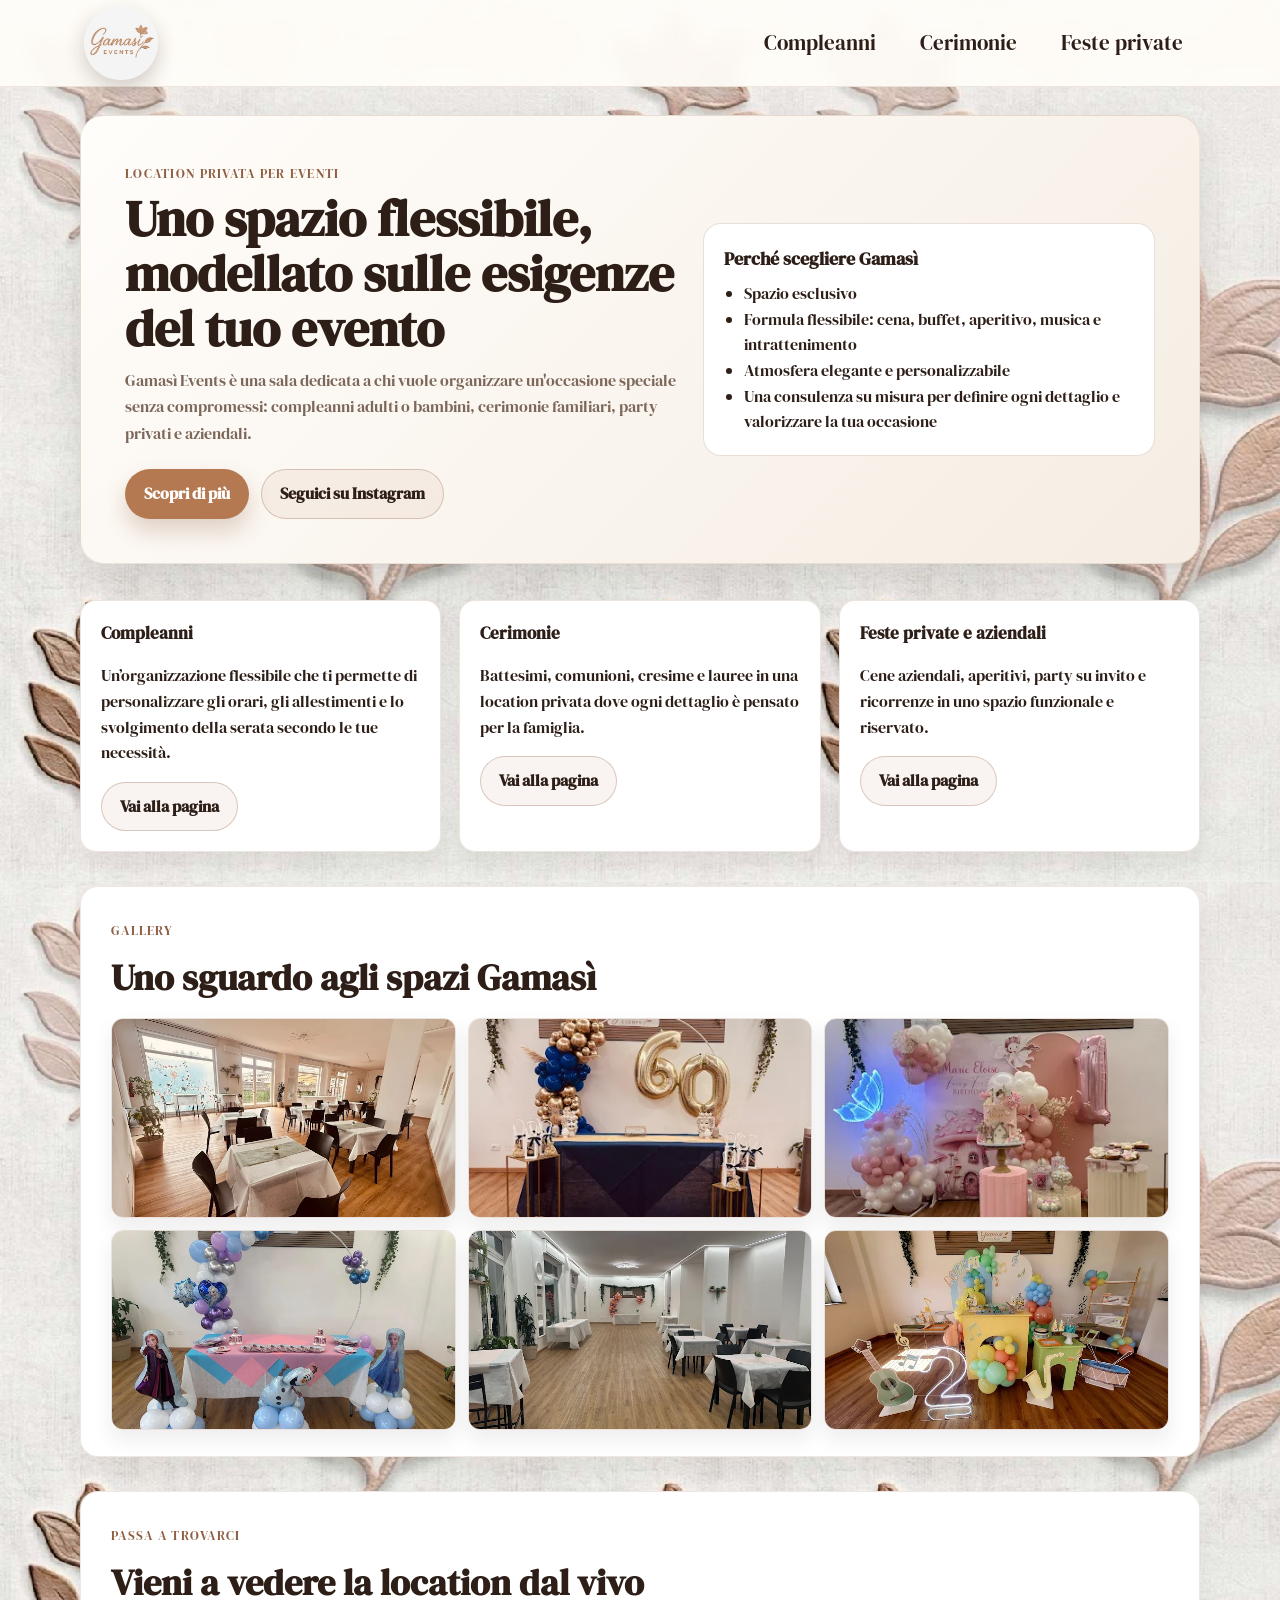
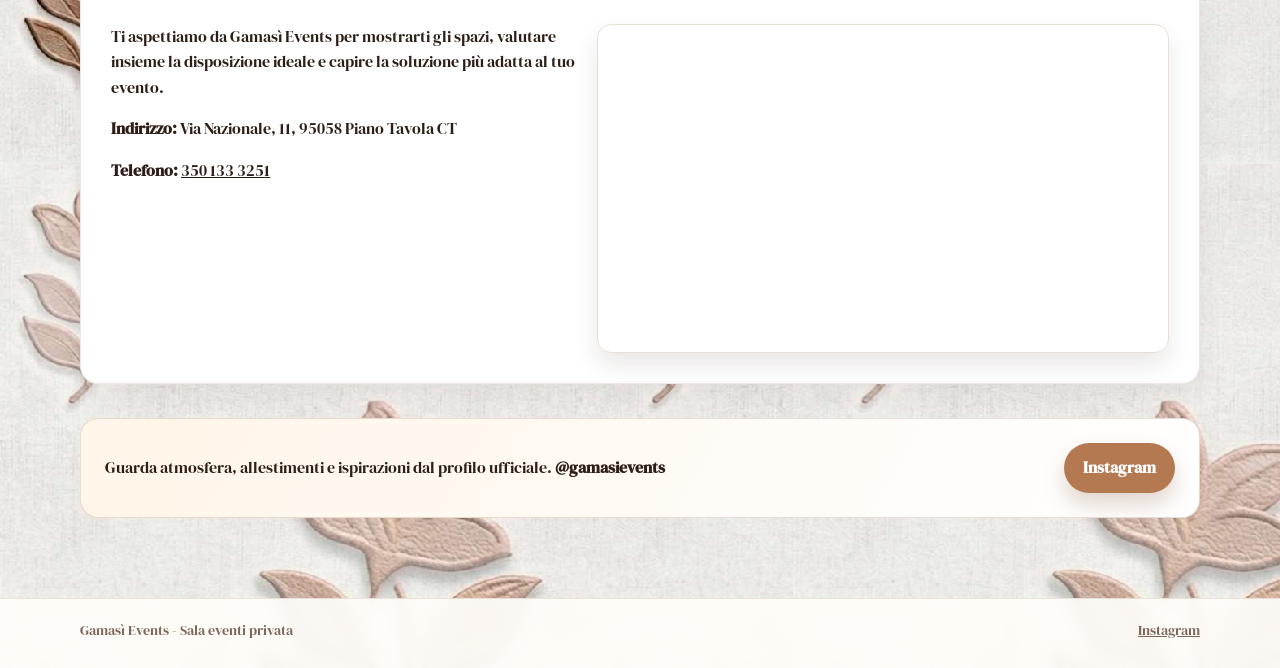
==== commit b0dfc8d6: "fixes" ====
--- a/index.html
+++ b/index.html
@@ -143,9 +143,7 @@
           Guarda atmosfera, allestimenti e ispirazioni dal profilo ufficiale.
           <strong>@gamasievents</strong>
         </p>
-        <a class="btn btn-primary" href="https://www.instagram.com/gamasievents" target="_blank" rel="noopener"
-          >Apri Instagram</a
-        >
+        <a class="btn btn-primary" href="https://www.instagram.com/gamasievents" target="_blank" rel="noopener">Instagram</a>
       </section>
     </main>
 
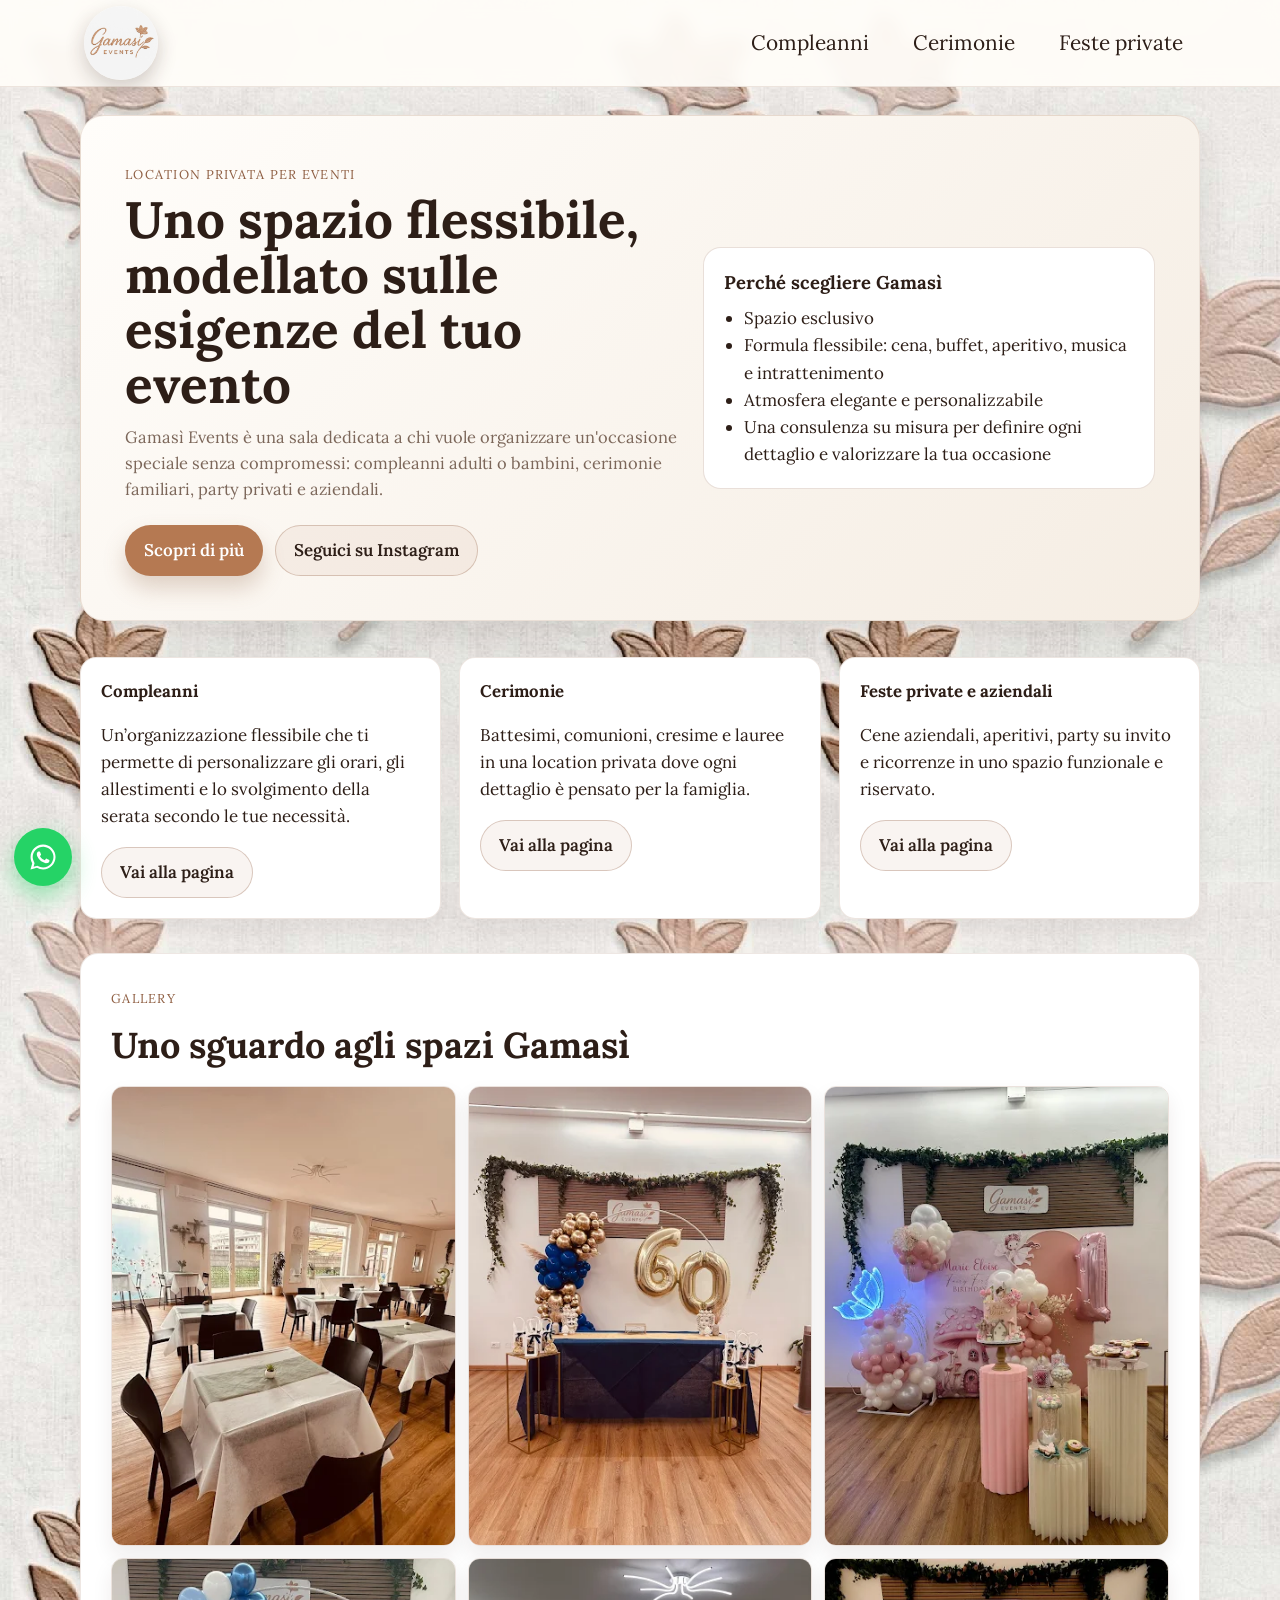
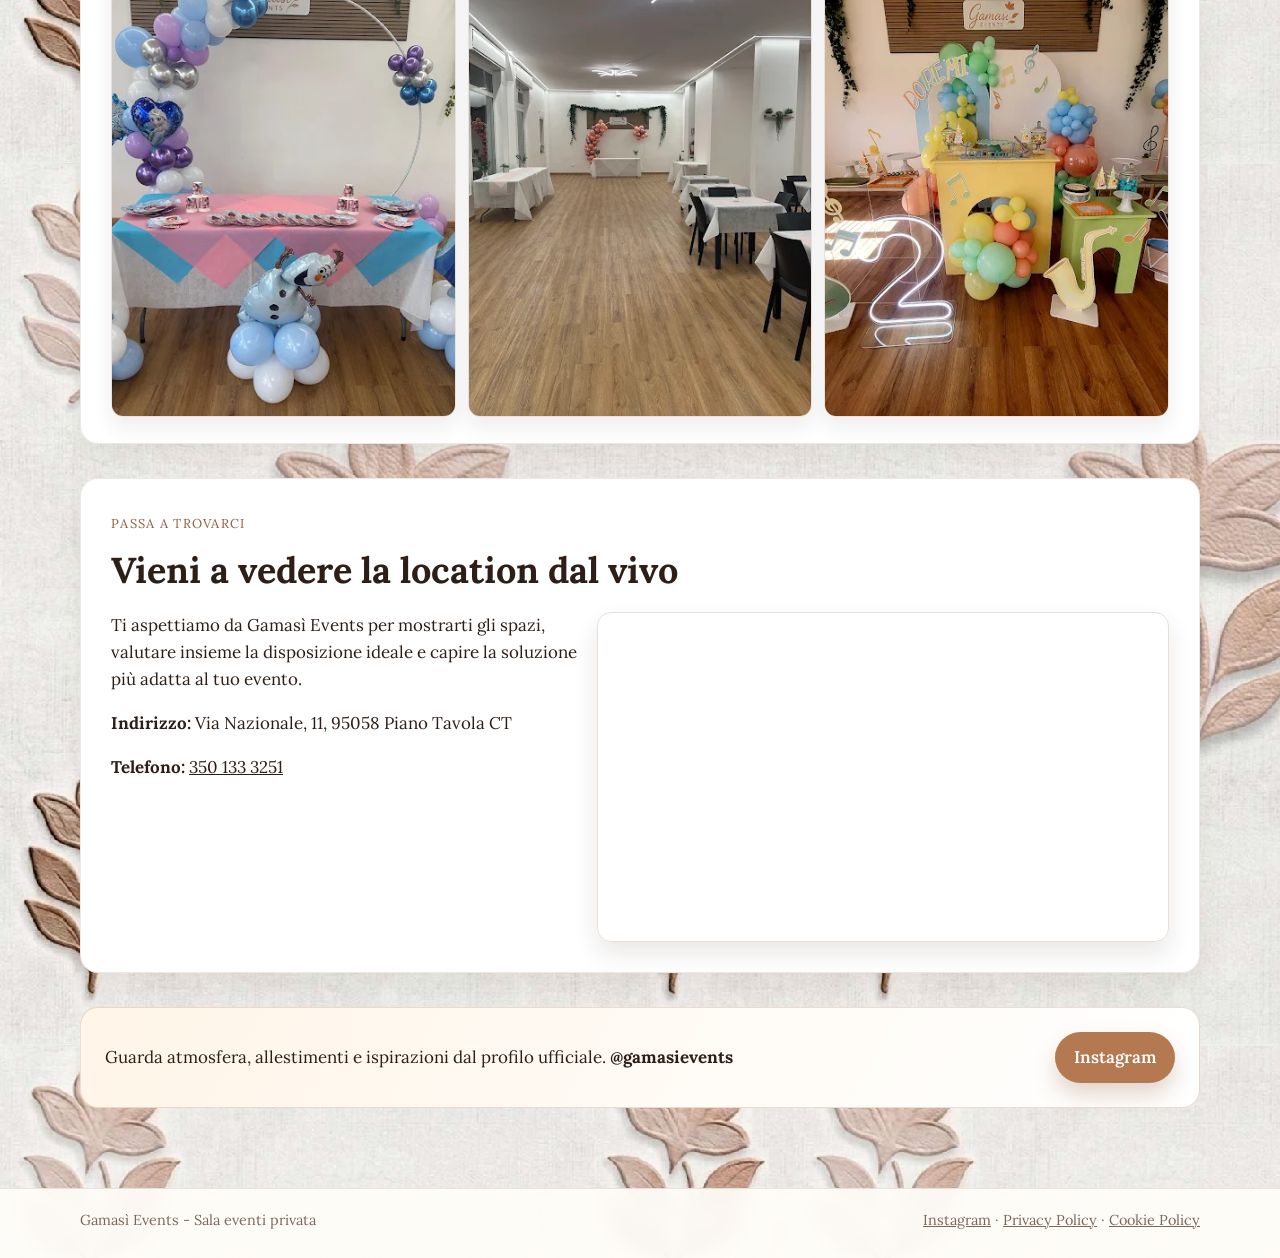
==== commit b6346119: "WA button" ====
--- a/index.html
+++ b/index.html
@@ -1,6 +1,15 @@
 <!doctype html>
 <html lang="it">
   <head>
+    <!-- Google tag (gtag.js) -->
+<script async src="https://www.googletagmanager.com/gtag/js?id=AW-17488590142"></script>
+<script>
+  window.dataLayer = window.dataLayer || [];
+  function gtag(){dataLayer.push(arguments);}
+  gtag('js', new Date());
+
+  gtag('config', 'AW-17488590142');
+</script>
     <meta charset="UTF-8" />
     <meta name="viewport" content="width=device-width, initial-scale=1.0" />
     <title>Gamasì Events | Sala eventi privata per feste e cerimonie</title>
@@ -8,26 +17,40 @@
       name="description"
       content="Benvenuto in Gamasì Events: sala eventi privata per compleanni, cerimonie, feste private ed eventi aziendali."
     />
+    <link rel="icon" type="image/jpeg" href="img/logo.jpg" />
     <link rel="preconnect" href="https://fonts.googleapis.com" />
     <link rel="preconnect" href="https://fonts.gstatic.com" crossorigin />
     <link
-      href="https://fonts.googleapis.com/css2?family=DM+Serif+Display:ital@0;1&display=swap"
+      href="https://fonts.googleapis.com/css2?family=Lora:ital,wght@0,400;0,500;0,600;0,700;1,400;1,500;1,600;1,700&display=swap"
       rel="stylesheet"
     />
     <link rel="stylesheet" href="css/styles.css" />
-    <script>
-    !function(f,b,e,v,n,t,s)
-    {if(f.fbq)return;n=f.fbq=function(){n.callMethod?
-    n.callMethod.apply(n,arguments):n.queue.push(arguments)};
-    if(!f._fbq)f._fbq=n;n.push=n;n.loaded=!0;n.version='2.0';
-    n.queue=[];t=b.createElement(e);t.async=!0;
-    t.src=v;s=b.getElementsByTagName(e)[0];
-    s.parentNode.insertBefore(t,s)}(window, document,'script',
-    'https://connect.facebook.net/en_US/fbevents.js');
-    fbq('init', '272589543171780');
-    fbq('track', 'PageView');
+    <script src="js/cookie-consent.js" defer></script>
+    <script type="text/plain" data-cookie-category="marketing">
+      !function(f,b,e,v,n,t,s)
+      {if(f.fbq)return;n=f.fbq=function(){n.callMethod?
+      n.callMethod.apply(n,arguments):n.queue.push(arguments)};
+      if(!f._fbq)f._fbq=n;n.push=n;n.loaded=!0;n.version='2.0';
+      n.queue=[];t=b.createElement(e);t.async=!0;
+      t.src=v;s=b.getElementsByTagName(e)[0];
+      s.parentNode.insertBefore(t,s)}(window, document,'script',
+      'https://connect.facebook.net/en_US/fbevents.js');
+      fbq('init', '272589543171780');
+      fbq('track', 'PageView');
     </script>
-    <noscript><img height="1" width="1" style="display:none" src="https://www.facebook.com/tr?id=272589543171780&ev=PageView&noscript=1"/></noscript>
+    <script type="text/plain" data-cookie-category="marketing">
+      (function () {
+        var tag = document.createElement("script");
+        tag.async = true;
+        tag.src = "https://www.googletagmanager.com/gtag/js?id=AW-17488590142";
+        document.head.appendChild(tag);
+
+        window.dataLayer = window.dataLayer || [];
+        function gtag(){dataLayer.push(arguments);}
+        gtag('js', new Date());
+        gtag('config', 'AW-17488590142');
+      })();
+    </script>
   </head>
   <body>
     <header class="site-header">
@@ -53,7 +76,7 @@
             compromessi: compleanni adulti o bambini, cerimonie familiari, party privati e aziendali.
           </p>
           <div class="cta-row">
-            <a class="btn btn-primary" href="cerimonie.html">Scopri di più</a>
+            <a class="btn btn-primary" href="compleanni.html">Scopri di più</a>
             <a class="btn btn-secondary" href="https://www.instagram.com/gamasievents" target="_blank" rel="noopener">Seguici su Instagram</a>
           </div>
         </div>
@@ -150,8 +173,13 @@
     <footer class="site-footer">
       <div class="wrap">
         <span>Gamasì Events - Sala eventi privata</span>
-        <span><a href="https://www.instagram.com/gamasievents" target="_blank" rel="noopener">Instagram</a></span>
+        <span><a href="https://www.instagram.com/gamasievents" target="_blank" rel="noopener">Instagram</a> · <a href="privacy-policy.html">Privacy Policy</a> · <a href="cookie-policy.html">Cookie Policy</a></span>
       </div>
     </footer>
+    <a class="whatsapp-fab" href="https://wa.me/393501333251" target="_blank" rel="noopener" aria-label="Chatta su WhatsApp">
+      <svg viewBox="0 0 24 24" aria-hidden="true">
+        <path fill="currentColor" d="M19.11 4.93A9.94 9.94 0 0 0 12.04 2C6.52 2 2.04 6.48 2.04 12c0 1.77.46 3.49 1.34 5.01L2 22l5.13-1.34A9.96 9.96 0 0 0 12.04 22c5.52 0 10-4.48 10-10 0-2.67-1.04-5.18-2.93-7.07Zm-7.07 15.38a8.3 8.3 0 0 1-4.22-1.16l-.3-.18-3.04.8.81-2.96-.2-.31a8.29 8.29 0 1 1 6.95 3.81Zm4.55-6.2c-.25-.13-1.47-.73-1.69-.81-.23-.08-.39-.13-.56.13-.17.25-.64.81-.78.98-.14.17-.28.19-.53.06-.25-.13-1.04-.38-1.98-1.21-.73-.65-1.22-1.45-1.36-1.69-.14-.25-.01-.38.11-.5.11-.11.25-.28.37-.42.12-.14.17-.25.25-.42.08-.17.04-.31-.02-.44-.06-.13-.56-1.35-.76-1.85-.2-.48-.41-.42-.56-.43h-.48c-.17 0-.44.06-.67.31-.23.25-.88.86-.88 2.09 0 1.23.9 2.42 1.02 2.59.13.17 1.75 2.67 4.25 3.75.59.26 1.06.42 1.42.54.6.19 1.14.16 1.57.1.48-.07 1.47-.6 1.68-1.18.21-.58.21-1.08.15-1.18-.06-.1-.22-.16-.47-.29Z"/>
+      </svg>
+    </a>
   </body>
 </html>
--- a/css/styles.css
+++ b/css/styles.css
@@ -21,7 +21,8 @@
 }
 
 body {
-  font-family: "DM Serif Display";
+  font-family: "Lora", Georgia, serif;
+  font-size: 1.06rem;
   color: var(--espresso);
   background-color: var(--ivory);
   background-image: url("../img/background-cropped.png");
@@ -71,7 +72,7 @@
 }
 
 .brand span {
-  font-family: "DM Serif Display";
+  font-family: "Lora", Georgia, serif;
   font-size: 2rem;
   letter-spacing: 0.03em;
   font-weight: 600;
@@ -118,7 +119,7 @@
 }
 
 .hero h1 {
-  font-family: "DM Serif Display";
+  font-family: "Lora", Georgia, serif;
   font-size: clamp(2rem, 4vw, 3.3rem);
   line-height: 1.07;
   margin: 0 0 12px;
@@ -223,7 +224,7 @@
 .section h2 {
   margin-top: 0;
   margin-bottom: 12px;
-  font-family: "DM Serif Display";
+  font-family: "Lora", Georgia, serif;
   font-size: clamp(1.6rem, 3.2vw, 2.25rem);
 }
 
@@ -249,7 +250,8 @@
 
 .gallery-grid img {
   width: 100%;
-  height: 200px;
+  aspect-ratio: 3 / 4;
+  height: auto;
   object-fit: cover;
   border-radius: 12px;
   border: 1px solid rgba(143, 95, 67, 0.18);
@@ -371,6 +373,139 @@
   border-color: rgba(162, 69, 49, 0.35);
 }
 
+.cookie-banner {
+  position: fixed;
+  left: 16px;
+  right: 16px;
+  bottom: 16px;
+  z-index: 70;
+  display: none;
+}
+
+.cookie-banner.is-visible {
+  display: block;
+}
+
+.cookie-banner__content {
+  position: relative;
+  margin: 0 auto;
+  width: min(900px, 100%);
+  background: rgba(255, 253, 249, 0.98);
+  border: 1px solid rgba(143, 95, 67, 0.22);
+  border-radius: 14px;
+  box-shadow: 0 16px 32px rgba(45, 30, 23, 0.2);
+  padding: 16px;
+}
+
+.cookie-banner__close {
+  position: absolute;
+  top: 8px;
+  right: 10px;
+  width: 30px;
+  height: 30px;
+  border: 1px solid rgba(143, 95, 67, 0.25);
+  border-radius: 999px;
+  background: rgba(255, 253, 249, 0.96);
+  color: var(--espresso);
+  font-size: 1.2rem;
+  line-height: 1;
+  cursor: pointer;
+}
+
+.cookie-banner__title {
+  margin: 0 0 4px;
+  font-size: 1.05rem;
+  font-weight: 700;
+}
+
+.cookie-banner__text {
+  margin: 0;
+  color: var(--mist);
+  font-size: 0.94rem;
+}
+
+.cookie-banner__links {
+  margin: 8px 0 0;
+  font-size: 0.9rem;
+}
+
+.cookie-banner__links a {
+  color: var(--copper-dark);
+}
+
+.cookie-banner__prefs {
+  margin-top: 10px;
+  display: flex;
+  flex-wrap: wrap;
+  gap: 14px;
+}
+
+.cookie-banner__prefs label {
+  display: inline-flex;
+  align-items: center;
+  gap: 6px;
+  font-size: 0.9rem;
+}
+
+.cookie-banner__actions {
+  margin-top: 12px;
+  display: flex;
+  flex-wrap: wrap;
+  gap: 8px;
+}
+
+.cookie-banner__actions .btn {
+  min-width: 170px;
+  padding: 10px 14px;
+  justify-content: center;
+  background: rgba(181, 121, 82, 0.1);
+  border-color: rgba(143, 95, 67, 0.35);
+  color: var(--espresso);
+  box-shadow: none;
+}
+
+.cookie-manage-btn {
+  position: fixed;
+  right: 14px;
+  bottom: 14px;
+  z-index: 69;
+  border: 1px solid rgba(143, 95, 67, 0.3);
+  background: rgba(255, 253, 249, 0.96);
+  color: var(--espresso);
+  border-radius: 999px;
+  padding: 7px 12px;
+  font: inherit;
+  cursor: pointer;
+}
+
+.whatsapp-fab {
+  position: fixed;
+  left: 14px;
+  bottom: 14px;
+  width: 58px;
+  height: 58px;
+  border-radius: 50%;
+  display: inline-flex;
+  align-items: center;
+  justify-content: center;
+  background: #25d366;
+  color: #fff;
+  box-shadow: 0 10px 24px rgba(37, 211, 102, 0.45);
+  z-index: 68;
+}
+
+.whatsapp-fab:hover,
+.whatsapp-fab:focus-visible {
+  transform: translateY(-1px);
+  filter: brightness(0.96);
+}
+
+.whatsapp-fab svg {
+  width: 30px;
+  height: 30px;
+  display: block;
+}
+
 .instagram {
   margin-top: 34px;
   background: linear-gradient(120deg, #fff5e8, #fff);
@@ -476,7 +611,7 @@
   }
 
   .site-nav a {
-    padding: 7px 10px;
+    padding: 5px 7px;
     font-size: 0.9rem;
     white-space: nowrap;
   }
@@ -489,10 +624,6 @@
 
   .gallery-grid {
     grid-template-columns: 1fr;
-  }
-
-  .gallery-grid img {
-    height: 190px;
   }
 
   .toast {
@@ -501,4 +632,25 @@
     bottom: 12px;
     max-width: none;
   }
-}
+
+  .cookie-banner {
+    left: 10px;
+    right: 10px;
+    bottom: 10px;
+  }
+
+  .cookie-banner__content {
+    padding: 12px;
+  }
+
+  .cookie-banner__actions .btn {
+    width: 100%;
+  }
+
+  .whatsapp-fab {
+    width: 54px;
+    height: 54px;
+    left: 10px;
+    bottom: 10px;
+  }
+}
